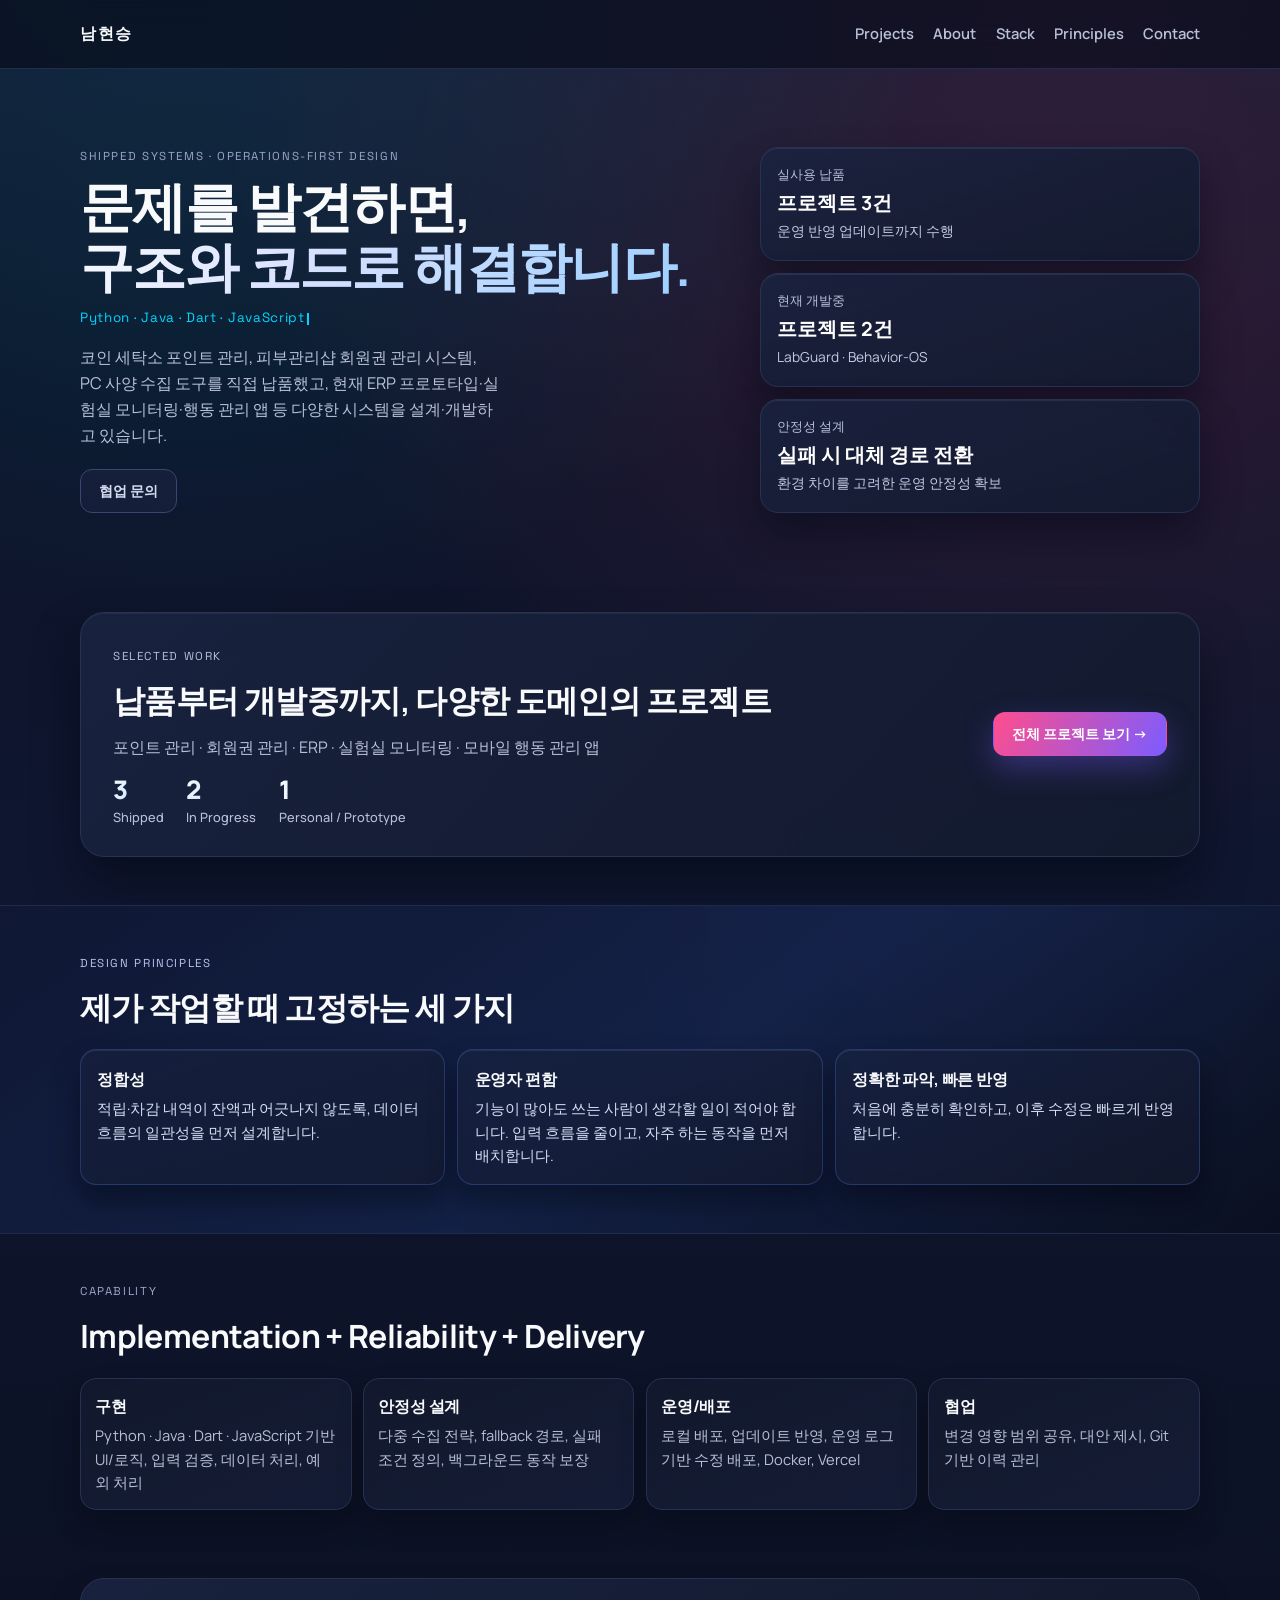
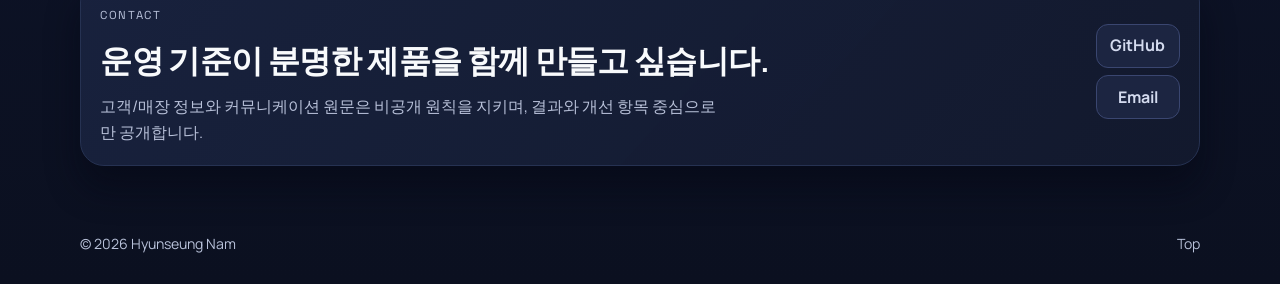
==== index.html @ d84a2f93 "Rewrite design principles with authentic, project-grounded values Co-Authored-By: Claude Sonnet 4.6 " ====
<!doctype html>
<html lang="ko">
  <head>
    <meta charset="UTF-8" />
    <meta name="viewport" content="width=device-width, initial-scale=1.0" />
    <title>Hyeonseung-Nam Portfolio</title>
    <meta
      name="description"
      content="실사용 시스템 납품 경험을 바탕으로 안정성, 운영성, 유지보수성을 설계하는 백엔드/자동화 개발자 포트폴리오"
    />
    <link rel="preconnect" href="https://fonts.googleapis.com" />
    <link rel="preconnect" href="https://fonts.gstatic.com" crossorigin />
    <link
      href="https://fonts.googleapis.com/css2?family=Manrope:wght@400;500;700;800&family=Space+Grotesk:wght@500;700&display=swap"
      rel="stylesheet"
    />
    <link rel="stylesheet" href="styles.css" />
  </head>
  <body>
    <div class="bg-orb orb-a" aria-hidden="true"></div>
    <div class="bg-orb orb-b" aria-hidden="true"></div>
    <div class="bg-tech" aria-hidden="true">
      <div class="tech-layer tech-grid"></div>
      <div class="tech-layer tech-beam"></div>
      <div class="tech-layer tech-dots"></div>
    </div>

    <header class="topbar" id="top">
      <div class="container topbar-inner">
        <a class="brand" href="index.html">남현승</a>
        <nav aria-label="주요 섹션">
          <ul class="nav-list">
            <li><a href="projects.html">Projects</a></li>
            <li><a href="about.html">About</a></li>
            <li><a href="stack.html">Stack</a></li>
            <li><a href="#principles">Principles</a></li>
            <li><a href="#contact">Contact</a></li>
          </ul>
        </nav>
      </div>
    </header>

    <main>
      <section class="hero">
        <div class="container hero-layout">
          <div class="hero-copy reveal">
            <p class="kicker">SHIPPED SYSTEMS · OPERATIONS-FIRST DESIGN</p>
            <h1>
              문제를 발견하면,<br>
              <span>구조와 코드로 해결합니다.</span>
            </h1>
            <p class="hero-techline" id="techline" aria-live="polite"></p>
            <p class="hero-desc">
              코인 세탁소 포인트 관리, 피부관리샵 회원권 관리 시스템, PC 사양 수집 도구를 직접 납품했고,
              현재 ERP 프로토타입·실험실 모니터링·행동 관리 앱 등
              다양한 시스템을 설계·개발하고 있습니다.
            </p>
            <div class="hero-actions">
              <a class="btn btn-ghost" href="#contact">협업 문의</a>
            </div>
          </div>

          <aside class="hero-metrics reveal" aria-label="핵심 지표">
            <article class="metric-card delay-1">
              <p>실사용 납품</p>
              <strong>프로젝트 3건</strong>
              <span>운영 반영 업데이트까지 수행</span>
            </article>
            <article class="metric-card delay-2">
              <p>현재 개발중</p>
              <strong>프로젝트 2건</strong>
              <span>LabGuard · Behavior-OS</span>
            </article>
            <article class="metric-card delay-3">
              <p>안정성 설계</p>
              <strong>실패 시 대체 경로 전환</strong>
              <span>환경 차이를 고려한 운영 안정성 확보</span>
            </article>
          </aside>
        </div>
      </section>

      <section class="section" id="work">
        <div class="container">
          <div class="teaser-inner reveal">
            <div>
              <p class="kicker">SELECTED WORK</p>
              <h2>납품부터 개발중까지, 다양한 도메인의 프로젝트</h2>
              <p>포인트 관리 · 회원권 관리 · ERP · 실험실 모니터링 · 모바일 행동 관리 앱</p>
              <div class="teaser-stat-row">
                <div class="teaser-stat">
                  <strong>3</strong>
                  <span>Shipped</span>
                </div>
                <div class="teaser-stat">
                  <strong>2</strong>
                  <span>In Progress</span>
                </div>
                <div class="teaser-stat">
                  <strong>1</strong>
                  <span>Personal / Prototype</span>
                </div>
              </div>
            </div>
            <a class="btn btn-solid" href="projects.html">전체 프로젝트 보기 →</a>
          </div>
        </div>
      </section>

      <section class="section dark" id="principles">
        <div class="container">
          <div class="section-head reveal">
            <p class="kicker">DESIGN PRINCIPLES</p>
            <h2>제가 작업할 때 고정하는 세 가지</h2>
          </div>

          <div class="principles-grid">
            <article class="reveal">
              <h3>정합성</h3>
              <p>적립·차감 내역이 잔액과 어긋나지 않도록, 데이터 흐름의 일관성을 먼저 설계합니다.</p>
            </article>
            <article class="reveal">
              <h3>운영자 편함</h3>
              <p>기능이 많아도 쓰는 사람이 생각할 일이 적어야 합니다. 입력 흐름을 줄이고, 자주 하는 동작을 먼저 배치합니다.</p>
            </article>
            <article class="reveal">
              <h3>정확한 파악, 빠른 반영</h3>
              <p>처음에 충분히 확인하고, 이후 수정은 빠르게 반영합니다.</p>
            </article>
          </div>
        </div>
      </section>

      <section class="section" id="stack">
        <div class="container">
          <div class="section-head reveal">
            <p class="kicker">CAPABILITY</p>
            <h2>Implementation + Reliability + Delivery</h2>
          </div>

          <div class="stack-grid">
            <article class="reveal">
              <h3>구현</h3>
              <p>Python · Java · Dart · JavaScript 기반 UI/로직, 입력 검증, 데이터 처리, 예외 처리</p>
            </article>
            <article class="reveal">
              <h3>안정성 설계</h3>
              <p>다중 수집 전략, fallback 경로, 실패 조건 정의, 백그라운드 동작 보장</p>
            </article>
            <article class="reveal">
              <h3>운영/배포</h3>
              <p>로컬 배포, 업데이트 반영, 운영 로그 기반 수정 배포, Docker, Vercel</p>
            </article>
            <article class="reveal">
              <h3>협업</h3>
              <p>변경 영향 범위 공유, 대안 제시, Git 기반 이력 관리</p>
            </article>
          </div>
        </div>
      </section>

      <section class="section contact" id="contact">
        <div class="container contact-inner reveal">
          <div>
            <p class="kicker">CONTACT</p>
            <h2>운영 기준이 분명한 제품을 함께 만들고 싶습니다.</h2>
            <p>
              고객/매장 정보와 커뮤니케이션 원문은 비공개 원칙을 지키며,
              결과와 개선 항목 중심으로만 공개합니다.
            </p>
          </div>
          <div class="contact-links">
            <a href="https://github.com/Hyunseung-Nam" target="_blank" rel="noreferrer">GitHub</a>
            <a href="mailto:namhyunseung.work@gmail.com">Email</a>
          </div>
        </div>
      </section>
    </main>

    <footer class="footer">
      <div class="container footer-inner">
        <p>© 2026 Hyunseung Nam</p>
        <a href="#top">Top</a>
      </div>
    </footer>

    <script>
      (() => {
        // Page transition
        const overlay = document.createElement("div");
        overlay.className = "page-overlay";
        document.body.appendChild(overlay);
        requestAnimationFrame(() => requestAnimationFrame(() => { overlay.style.opacity = "0"; }));

        document.querySelectorAll("a[href]").forEach((link) => {
          const href = link.getAttribute("href");
          if (!href || href.startsWith("#") || href.startsWith("mailto") || href.startsWith("http")) return;
          link.addEventListener("click", (e) => {
            e.preventDefault();
            overlay.style.transition = "opacity 0.3s ease";
            overlay.style.opacity = "1";
            setTimeout(() => { window.location.href = href; }, 300);
          });
        });

        const reduceMotion = window.matchMedia("(prefers-reduced-motion: reduce)").matches;

        // Typewriter (accumulating)
        if (!reduceMotion) {
          const el = document.getElementById("techline");
          const phrases = [
            "Python · Java · Dart · JavaScript",
            "FastAPI · Spring · Flutter · React",
            "Docker · Supabase · MySQL · TimescaleDB",
          ];

          const cursor = document.createElement("span");
          cursor.className = "typewriter-cursor";
          el.appendChild(cursor);

          const typePhrase = (text, cb) => {
            let i = 0;
            const type = () => {
              if (i < text.length) {
                el.insertBefore(document.createTextNode(text[i++]), cursor);
                setTimeout(type, 38);
              } else {
                setTimeout(cb, 700);
              }
            };
            type();
          };

          const typeAll = (pi) => {
            if (pi >= phrases.length) { cursor.remove(); return; }
            if (pi > 0) el.insertBefore(document.createElement("br"), cursor);
            typePhrase(phrases[pi], () => typeAll(pi + 1));
          };

          setTimeout(() => typeAll(0), 900);
        }

        if (reduceMotion) return;

        document.documentElement.classList.add("js-motion");
        const root = document.documentElement;
        const revealTargets = document.querySelectorAll(".reveal");
        const observer = new IntersectionObserver(
          (entries) => {
            entries.forEach((entry) => {
              if (!entry.isIntersecting) return;
              entry.target.classList.add("is-visible");
              observer.unobserve(entry.target);
            });
          },
          { threshold: 0.14, rootMargin: "0px 0px -8% 0px" },
        );

        revealTargets.forEach((el, index) => {
          el.style.setProperty("--reveal-delay", `${Math.min(index * 32, 220)}ms`);
          observer.observe(el);
        });

        let tx = 0, ty = 0, cx = 0, cy = 0;
        window.addEventListener("pointermove", (e) => {
          tx = (e.clientX / window.innerWidth - 0.5) * 2;
          ty = (e.clientY / window.innerHeight - 0.5) * 2;
        }, { passive: true });
        window.addEventListener("pointerleave", () => { tx = 0; ty = 0; });

        const drift = () => {
          cx += (tx - cx) * 0.06;
          cy += (ty - cy) * 0.06;
          root.style.setProperty("--mx", cx.toFixed(4));
          root.style.setProperty("--my", cy.toFixed(4));
          requestAnimationFrame(drift);
        };
        drift();
      })();
    </script>
  </body>
</html>
---- styles.css ----
:root {
  --bg-canvas: #0b1020;
  --bg-surface: #131a2e;
  --bg-elevated: #1a2340;
  --text-primary: #f8fafc;
  --text-secondary: #b8c1d9;
  --border-soft: #263252;
  --accent-primary: #ff4d8d;
  --accent-secondary: #7c5cff;
  --accent-tertiary: #00d4ff;
  --cta-start: #ff4d8d;
  --cta-end: #7c5cff;
  --cta-hover-start: #ff3f84;
  --cta-hover-end: #6e4dff;
  --max: 1120px;
  --mx: 0;
  --my: 0;
}

* {
  box-sizing: border-box;
}

html,
body {
  margin: 0;
  padding: 0;
  color: var(--text-primary);
  background:
    radial-gradient(circle at 14% -8%, rgba(0, 212, 255, 0.18) 0%, transparent 34%),
    radial-gradient(circle at 84% 0%, rgba(255, 77, 141, 0.2) 0%, transparent 40%),
    linear-gradient(180deg, #0b1020 0%, #0f1630 45%, #0b1020 100%);
  font-family: "Manrope", "Apple SD Gothic Neo", "Noto Sans KR", sans-serif;
  line-height: 1.6;
  scroll-behavior: smooth;
}

a {
  color: inherit;
}

.container {
  width: min(var(--max), calc(100% - 2.2rem));
  margin: 0 auto;
}

h1,
h2,
h3,
p,
ul {
  margin: 0;
}

.bg-orb {
  position: fixed;
  z-index: -2;
  pointer-events: none;
  border-radius: 50%;
  filter: blur(56px);
  opacity: 0.48;
  will-change: transform;
}

.bg-tech {
  position: fixed;
  inset: -12% -10% -10%;
  z-index: -4;
  pointer-events: none;
  overflow: hidden;
  perspective: 1200px;
}

.tech-layer {
  position: absolute;
  inset: 0;
  transform-origin: center;
  will-change: transform, opacity;
}

.tech-grid {
  background:
    linear-gradient(rgba(0, 212, 255, 0.06) 1px, transparent 1px),
    linear-gradient(90deg, rgba(124, 92, 255, 0.06) 1px, transparent 1px);
  background-size: 72px 72px, 72px 72px;
  mask-image: linear-gradient(180deg, transparent 0%, rgba(0, 0, 0, 0.4) 20%, rgba(0, 0, 0, 0.85) 58%, transparent 100%);
  transform: rotateX(62deg) translate3d(calc(var(--mx) * -10px), calc(var(--my) * -8px), 0) scale(1.45);
  opacity: 0.62;
  animation: gridSlide 36s linear infinite;
}

.tech-beam {
  background:
    radial-gradient(circle at 18% 26%, rgba(0, 212, 255, 0.14) 0%, transparent 44%),
    radial-gradient(circle at 78% 34%, rgba(124, 92, 255, 0.2) 0%, transparent 40%),
    radial-gradient(circle at 60% 78%, rgba(255, 77, 141, 0.12) 0%, transparent 38%);
  transform: translate3d(calc(var(--mx) * 14px), calc(var(--my) * 10px), 0);
  opacity: 0.75;
  animation: beamPulse 18s ease-in-out infinite alternate;
}

.tech-dots {
  background-image: radial-gradient(circle, rgba(184, 193, 217, 0.18) 1.2px, transparent 1.2px);
  background-size: 22px 22px;
  mask-image: radial-gradient(circle at 50% 50%, rgba(0, 0, 0, 0.5) 8%, rgba(0, 0, 0, 0.95) 58%, transparent 92%);
  transform: translate3d(calc(var(--mx) * -6px), calc(var(--my) * -5px), 0);
  opacity: 0.22;
  animation: dotsDrift 42s linear infinite;
}

.orb-a {
  width: 480px;
  height: 480px;
  top: -190px;
  right: -120px;
  background: radial-gradient(circle, rgba(124, 92, 255, 0.72) 0%, rgba(124, 92, 255, 0) 70%);
  animation: orbDriftA 20s ease-in-out infinite alternate;
}

.orb-b {
  width: 420px;
  height: 420px;
  bottom: -180px;
  left: -90px;
  background: radial-gradient(circle, rgba(255, 77, 141, 0.66) 0%, rgba(255, 77, 141, 0) 68%);
  animation: orbDriftB 24s ease-in-out infinite alternate;
}

.topbar {
  position: sticky;
  top: 0;
  z-index: 20;
  backdrop-filter: blur(14px);
  background: rgba(11, 16, 32, 0.78);
  border-bottom: 1px solid rgba(38, 50, 82, 0.88);
}

.topbar-inner {
  min-height: 68px;
  display: flex;
  align-items: center;
  justify-content: space-between;
}

.brand {
  font-family: "Space Grotesk", sans-serif;
  letter-spacing: 0.1em;
  font-weight: 700;
  font-size: 1rem;
  text-decoration: none;
}

.nav-list {
  list-style: none;
  display: flex;
  gap: 1.2rem;
  padding: 0;
}

.nav-list a {
  text-decoration: none;
  color: var(--text-secondary);
  font-weight: 600;
  font-size: 0.92rem;
  transition: color 0.16s ease;
}

.nav-list a:hover {
  color: var(--text-primary);
}

.hero {
  position: relative;
  padding: 4.9rem 0 3.2rem;
}

.hero::before {
  content: "";
  position: absolute;
  inset: 0;
  background: linear-gradient(180deg, rgba(26, 35, 64, 0.42) 0%, rgba(11, 16, 32, 0) 58%);
  pointer-events: none;
}

.hero-layout {
  position: relative;
  display: grid;
  grid-template-columns: 1.2fr 0.8fr;
  gap: 1.25rem;
  align-items: stretch;
}

.kicker {
  font-family: "Space Grotesk", sans-serif;
  font-size: 0.72rem;
  letter-spacing: 0.14em;
  color: #9ba6c7;
  margin-bottom: 0.62rem;
}

h1 {
  font-size: clamp(2rem, 5vw, 3.35rem);
  line-height: 1.12;
  letter-spacing: -0.03em;
  max-width: 12.5em;
}

h1 span {
  background: linear-gradient(120deg, #f8faff 0%, #d8e1ff 37%, #9cd0ff 100%);
  -webkit-background-clip: text;
  background-clip: text;
  color: transparent;
}

.hero-desc {
  margin-top: 0.98rem;
  max-width: 42ch;
  color: var(--text-secondary);
  font-size: 1.02rem;
}

.hero-actions {
  margin-top: 1.3rem;
  display: flex;
  gap: 0.72rem;
  flex-wrap: wrap;
}

.btn {
  display: inline-flex;
  align-items: center;
  justify-content: center;
  min-height: 44px;
  padding: 0.62rem 1.12rem;
  text-decoration: none;
  border-radius: 12px;
  border: 1px solid transparent;
  font-weight: 700;
  font-size: 0.9rem;
  line-height: 1;
  transition: transform 0.18s ease, box-shadow 0.2s ease, background 0.2s ease, border-color 0.2s ease, color 0.2s ease;
}

.btn-solid {
  background: linear-gradient(120deg, var(--cta-start) 0%, var(--cta-end) 100%);
  color: #ffffff;
  box-shadow: 0 12px 30px rgba(124, 92, 255, 0.34);
}

.btn-solid:hover {
  background: linear-gradient(120deg, var(--cta-hover-start) 0%, var(--cta-hover-end) 100%);
}

.btn-solid:active {
  background: #5b3fe6;
}

.btn-ghost {
  color: #d4dbef;
  background: rgba(26, 35, 64, 0.58);
  border-color: #3a4670;
}

.btn-ghost:hover {
  background: #1e2745;
}

.btn:focus-visible {
  outline: 2px solid var(--accent-tertiary);
  outline-offset: 2px;
}

.btn:hover {
  transform: translateY(-2px);
}

.btn:active {
  transform: translateY(0);
}

.hero-metrics {
  display: grid;
  gap: 0.76rem;
}

.metric-card {
  border: 1px solid var(--border-soft);
  border-radius: 18px;
  background: linear-gradient(160deg, rgba(26, 35, 64, 0.86) 0%, rgba(19, 26, 46, 0.94) 100%);
  backdrop-filter: blur(12px);
  padding: 1rem;
  box-shadow: 0 22px 38px rgba(5, 8, 20, 0.48), inset 0 1px 0 rgba(184, 193, 217, 0.1);
  animation: rise 0.75s ease both;
}

.metric-card p {
  color: var(--text-secondary);
  font-size: 0.84rem;
}

.metric-card strong {
  display: block;
  margin-top: 0.08rem;
  font-size: 1.22rem;
  color: #ffffff;
}

.metric-card span {
  display: block;
  margin-top: 0.1rem;
  font-size: 0.86rem;
  color: #c2cbe3;
}

.delay-1 {
  animation-delay: 0.05s;
}

.delay-2 {
  animation-delay: 0.12s;
}

.delay-3 {
  animation-delay: 0.19s;
}

.section {
  position: relative;
  padding: 3rem 0;
}

.section-head {
  margin-bottom: 1rem;
}

h2 {
  font-size: clamp(1.4rem, 3.5vw, 2rem);
  letter-spacing: -0.02em;
}

.project-panel {
  position: relative;
  border: 1px solid var(--border-soft);
  border-radius: 24px;
  padding: 1.1rem;
  background: linear-gradient(160deg, rgba(19, 26, 46, 0.96) 0%, rgba(16, 22, 48, 0.96) 100%);
  display: grid;
  grid-template-columns: 1fr 1fr;
  gap: 1rem;
  box-shadow: 0 26px 44px rgba(4, 7, 18, 0.5), inset 0 1px 0 rgba(248, 250, 252, 0.06);
  transition: transform 0.2s ease, box-shadow 0.2s ease, border-color 0.2s ease;
}

.project-panel::before {
  content: "";
  position: absolute;
  inset: 0;
  border-radius: 24px;
  padding: 1px;
  background: linear-gradient(140deg, rgba(124, 92, 255, 0.34), rgba(0, 212, 255, 0.14), rgba(255, 77, 141, 0.32));
  -webkit-mask: linear-gradient(#fff 0 0) content-box, linear-gradient(#fff 0 0);
  -webkit-mask-composite: xor;
  mask-composite: exclude;
  pointer-events: none;
  opacity: 0.62;
}

.project-panel + .project-panel {
  margin-top: 0.9rem;
}

.project-panel:hover {
  transform: translateY(-4px);
  box-shadow: 0 30px 48px rgba(4, 7, 18, 0.62);
  border-color: #405382;
}

.project-panel.accent {
  background: linear-gradient(160deg, rgba(28, 24, 57, 0.96) 0%, rgba(19, 26, 46, 0.96) 100%);
}

.project-tag {
  display: inline-block;
  border-radius: 999px;
  background: #1f2b4d;
  color: #c8d4ff;
  border: 1px solid #3f5baa;
  font-family: "Space Grotesk", sans-serif;
  font-size: 0.72rem;
  letter-spacing: 0.08em;
  padding: 0.22rem 0.56rem;
}

h3 {
  margin-top: 0.55rem;
  font-size: 1.25rem;
  letter-spacing: -0.01em;
}

.project-info > p {
  margin-top: 0.56rem;
  color: var(--text-secondary);
}

.project-points {
  margin-top: 0.64rem;
  padding-left: 1rem;
  color: #d8e1f8;
}

.project-points li + li {
  margin-top: 0.24rem;
}

.stack-note {
  margin-top: 0.68rem;
  padding: 0.45rem 0.62rem;
  border-left: 3px solid var(--accent-tertiary);
  background: rgba(0, 212, 255, 0.08);
  color: #c7ecff;
  border-radius: 10px;
  font-size: 0.92rem;
}

.project-media {
  margin: 0;
  display: grid;
  gap: 0.62rem;
}

.media-grid {
  display: grid;
  grid-template-columns: 1fr 1fr;
  gap: 0.56rem;
}

.media-box {
  margin: 0;
}

.media-box img {
  width: 100%;
  border: 1px solid var(--border-soft);
  border-radius: 14px;
  background: #0f1630;
  box-shadow: 0 14px 30px rgba(3, 6, 18, 0.55);
  aspect-ratio: 16 / 10;
  object-fit: contain;
  transition: transform 0.2s ease, box-shadow 0.2s ease;
}

.project-panel:hover .media-box img {
  transform: translateY(-2px);
  box-shadow: 0 18px 32px rgba(3, 6, 18, 0.64);
}

.media-box img.contain {
  aspect-ratio: auto;
  max-height: 240px;
}

.media-box figcaption {
  margin-top: 0.34rem;
  color: var(--text-secondary);
  font-size: 0.84rem;
}

.media-log img {
  width: 100%;
  border: 1px solid var(--border-soft);
  border-radius: 12px;
  background: #0f1630;
  max-height: 190px;
  object-fit: contain;
}

.media-log p,
.media-disclaimer {
  margin-top: 0.3rem;
  color: var(--text-secondary);
  font-size: 0.84rem;
}

.dark {
  background:
    linear-gradient(145deg, rgba(15, 24, 52, 0.92) 0%, rgba(20, 34, 72, 0.92) 52%, rgba(11, 16, 32, 0.95) 100%),
    radial-gradient(circle at 78% 0%, rgba(124, 92, 255, 0.28) 0%, transparent 38%);
  border-top: 1px solid rgba(38, 50, 82, 0.72);
  border-bottom: 1px solid rgba(38, 50, 82, 0.72);
  color: var(--text-primary);
}

.dark .kicker {
  color: #b8c4ea;
}

.principles-grid {
  display: grid;
  grid-template-columns: repeat(3, 1fr);
  gap: 0.75rem;
}

.principles-grid article {
  border: 1px solid rgba(63, 91, 170, 0.44);
  border-radius: 16px;
  padding: 1.02rem;
  background: linear-gradient(160deg, rgba(26, 35, 64, 0.52), rgba(19, 26, 46, 0.72));
  box-shadow: inset 0 1px 0 rgba(248, 250, 252, 0.08), 0 16px 28px rgba(3, 5, 14, 0.42);
  transition: transform 0.18s ease, border-color 0.18s ease, background 0.18s ease;
}

.principles-grid article:hover {
  transform: translateY(-3px);
  border-color: rgba(124, 92, 255, 0.7);
  background: linear-gradient(160deg, rgba(31, 43, 77, 0.62), rgba(20, 34, 72, 0.76));
}

.principles-grid h3,
.stack-grid h3 {
  margin: 0;
  font-size: 1.02rem;
}

.principles-grid p {
  margin-top: 0.3rem;
  color: #d8dff5;
  font-size: 0.92rem;
}

.stack-grid {
  display: grid;
  grid-template-columns: repeat(4, 1fr);
  gap: 0.7rem;
}

.stack-grid article {
  border: 1px solid var(--border-soft);
  border-radius: 16px;
  background: linear-gradient(160deg, rgba(19, 26, 46, 0.88), rgba(26, 35, 64, 0.58));
  padding: 0.9rem;
  box-shadow: 0 14px 24px rgba(4, 7, 18, 0.36);
  transition: transform 0.18s ease, border-color 0.18s ease;
}

.stack-grid article:hover {
  transform: translateY(-3px);
  border-color: #3f5baa;
}

.stack-grid p {
  margin-top: 0.32rem;
  color: var(--text-secondary);
  font-size: 0.92rem;
}

.contact {
  padding-top: 1.2rem;
}

.contact-inner {
  border: 1px solid var(--border-soft);
  border-radius: 24px;
  background: linear-gradient(132deg, rgba(26, 35, 64, 0.92), rgba(19, 26, 46, 0.96));
  padding: 1.2rem;
  display: flex;
  justify-content: space-between;
  gap: 1rem;
  align-items: center;
  box-shadow: 0 22px 34px rgba(4, 7, 18, 0.48);
}

.contact-inner p {
  margin-top: 0.54rem;
  color: var(--text-secondary);
  max-width: 62ch;
}

.contact-links {
  display: flex;
  flex-direction: column;
  gap: 0.45rem;
}

.contact-links a {
  display: inline-flex;
  align-items: center;
  justify-content: center;
  min-height: 44px;
  text-decoration: none;
  font-weight: 700;
  border-radius: 12px;
  padding: 0.52rem 0.84rem;
  border: 1px solid #3a4670;
  color: #d4dbef;
  background: rgba(30, 39, 69, 0.85);
  transition: transform 0.18s ease, border-color 0.18s ease, box-shadow 0.18s ease, background 0.18s ease;
}

.contact-links a:hover {
  transform: translateY(-2px);
  border-color: #5167ac;
  background: #1e2745;
  box-shadow: 0 12px 20px rgba(5, 8, 20, 0.4);
}

html.js-motion .reveal {
  opacity: 0;
  transform: translateY(18px) scale(0.995);
  transition:
    opacity 0.6s cubic-bezier(0.2, 0.72, 0.22, 1),
    transform 0.6s cubic-bezier(0.2, 0.72, 0.22, 1);
  transition-delay: var(--reveal-delay, 0ms);
}

html.js-motion .reveal.is-visible {
  opacity: 1;
  transform: translateY(0) scale(1);
}

.footer {
  padding: 1.2rem 0 1.8rem;
}

.footer-inner {
  display: flex;
  justify-content: space-between;
  gap: 1rem;
  color: var(--text-secondary);
  font-size: 0.88rem;
}

.footer-inner a {
  text-decoration: none;
}

@keyframes rise {
  from {
    opacity: 0;
    transform: translateY(10px);
  }

  to {
    opacity: 1;
    transform: translateY(0);
  }
}

@keyframes orbDriftA {
  from {
    transform: translate3d(0, 0, 0) scale(1);
  }

  to {
    transform: translate3d(-16px, 14px, 0) scale(1.08);
  }
}

@keyframes orbDriftB {
  from {
    transform: translate3d(0, 0, 0) scale(1);
  }

  to {
    transform: translate3d(16px, -12px, 0) scale(1.08);
  }
}

@keyframes gridSlide {
  from {
    background-position: 0 0, 0 0;
  }

  to {
    background-position: 0 72px, 72px 0;
  }
}

@keyframes beamPulse {
  from {
    opacity: 0.56;
    filter: saturate(95%);
  }

  to {
    opacity: 0.82;
    filter: saturate(118%);
  }
}

@keyframes dotsDrift {
  from {
    transform: translate3d(calc(var(--mx) * -6px), calc(var(--my) * -5px), 0);
  }

  to {
    transform: translate3d(calc(var(--mx) * -6px + 14px), calc(var(--my) * -5px + 10px), 0);
  }
}

@media (max-width: 1024px) {
  .hero-layout,
  .project-panel {
    grid-template-columns: 1fr;
  }

  .stack-grid {
    grid-template-columns: repeat(2, 1fr);
  }

  .principles-grid {
    grid-template-columns: 1fr;
  }
}

@media (max-width: 760px) {
  .topbar-inner {
    flex-direction: column;
    justify-content: center;
    align-items: flex-start;
    padding: 0.65rem 0;
  }

  .nav-list {
    flex-wrap: wrap;
    gap: 0.7rem;
  }

  .hero {
    padding-top: 3.3rem;
  }

  .bg-tech {
    inset: -20% -24% -16%;
  }

  .tech-grid {
    background-size: 52px 52px, 52px 52px;
    transform: rotateX(66deg) scale(1.58);
    opacity: 0.46;
  }

  .media-grid,
  .stack-grid {
    grid-template-columns: 1fr;
  }

  .contact-inner,
  .footer-inner {
    flex-direction: column;
    align-items: flex-start;
  }
}

/* === Badge === */
.project-tag-row {
  display: flex;
  align-items: center;
  gap: 0.5rem;
  flex-wrap: wrap;
}

.badge {
  display: inline-flex;
  align-items: center;
  border-radius: 999px;
  font-family: "Space Grotesk", sans-serif;
  font-size: 0.66rem;
  font-weight: 700;
  letter-spacing: 0.1em;
  padding: 0.2rem 0.58rem;
}

.badge-shipped {
  background: rgba(34, 197, 94, 0.12);
  color: #4ade80;
  border: 1px solid rgba(34, 197, 94, 0.32);
}

.badge-prototype {
  background: rgba(245, 158, 11, 0.12);
  color: #fbbf24;
  border: 1px solid rgba(245, 158, 11, 0.32);
}

.badge-personal {
  background: rgba(124, 92, 255, 0.14);
  color: #a78bfa;
  border: 1px solid rgba(124, 92, 255, 0.36);
}

.badge-wip {
  background: rgba(0, 212, 255, 0.1);
  color: #38bdf8;
  border: 1px solid rgba(0, 212, 255, 0.28);
  animation: wipPulse 2.4s ease-in-out infinite;
}

@keyframes wipPulse {
  0%, 100% { opacity: 1; }
  50% { opacity: 0.52; }
}

/* === Filter Tabs === */
.filter-tabs {
  display: flex;
  gap: 0.5rem;
  flex-wrap: wrap;
  margin-bottom: 1.8rem;
}

.filter-btn {
  border: 1px solid var(--border-soft);
  background: rgba(19, 26, 46, 0.72);
  color: var(--text-secondary);
  border-radius: 999px;
  font-family: "Space Grotesk", sans-serif;
  font-size: 0.8rem;
  font-weight: 600;
  padding: 0.38rem 1rem;
  cursor: pointer;
  transition: all 0.18s ease;
}

.filter-btn:hover {
  border-color: #3f5baa;
  color: var(--text-primary);
}

.filter-btn.active {
  background: linear-gradient(120deg, var(--cta-start), var(--cta-end));
  border-color: transparent;
  color: #fff;
}

/* === Project Placeholder (In Progress) === */
.project-placeholder {
  border: 1px dashed rgba(0, 212, 255, 0.28);
  border-radius: 18px;
  background: rgba(0, 212, 255, 0.03);
  display: flex;
  align-items: center;
  justify-content: center;
  min-height: 220px;
  position: relative;
  overflow: hidden;
}

.project-placeholder::before {
  content: "";
  position: absolute;
  inset: 0;
  background: linear-gradient(135deg, transparent 30%, rgba(0, 212, 255, 0.05) 50%, transparent 70%);
  background-size: 250% 250%;
  animation: shimmer 3.2s ease-in-out infinite;
}

@keyframes shimmer {
  0% { background-position: 200% 200%; }
  100% { background-position: -200% -200%; }
}

.placeholder-inner {
  text-align: center;
  padding: 1.8rem;
  position: relative;
  z-index: 1;
}

.placeholder-label {
  color: var(--accent-tertiary);
  font-size: 0.88rem;
  font-weight: 700;
  margin-top: 0.4rem;
  letter-spacing: 0.06em;
}

.tech-chips {
  display: flex;
  flex-wrap: wrap;
  gap: 0.4rem;
  justify-content: center;
  margin-top: 1rem;
}

.tech-chip {
  background: rgba(124, 92, 255, 0.12);
  border: 1px solid rgba(124, 92, 255, 0.3);
  color: #c4b5fd;
  border-radius: 999px;
  font-size: 0.74rem;
  font-weight: 600;
  padding: 0.22rem 0.62rem;
}

/* === Work Teaser (index page) === */
.teaser-inner {
  border: 1px solid var(--border-soft);
  border-radius: 24px;
  background: linear-gradient(132deg, rgba(26, 35, 64, 0.88), rgba(19, 26, 46, 0.96));
  padding: 1.6rem 2rem;
  display: flex;
  justify-content: space-between;
  align-items: center;
  gap: 1.5rem;
  box-shadow: 0 22px 34px rgba(4, 7, 18, 0.48);
  box-shadow: 0 26px 44px rgba(4, 7, 18, 0.5), inset 0 1px 0 rgba(248, 250, 252, 0.06);
}

.teaser-inner p {
  margin-top: 0.5rem;
  color: var(--text-secondary);
  max-width: 56ch;
}

.teaser-stat-row {
  display: flex;
  gap: 1.4rem;
  margin-top: 1rem;
}

.teaser-stat strong {
  display: block;
  font-size: 1.6rem;
  font-weight: 800;
  background: linear-gradient(120deg, #f8faff 0%, #9cd0ff 100%);
  -webkit-background-clip: text;
  background-clip: text;
  color: transparent;
  line-height: 1.1;
}

.teaser-stat span {
  font-size: 0.8rem;
  color: var(--text-secondary);
  font-weight: 500;
}

/* === Typewriter === */
.hero-techline {
  margin-top: 0.7rem;
  font-family: "Space Grotesk", sans-serif;
  font-size: 0.84rem;
  color: var(--accent-tertiary);
  letter-spacing: 0.05em;
  min-height: 1.5em;
}

.typewriter-cursor {
  display: inline-block;
  width: 2px;
  height: 0.9em;
  background: var(--accent-tertiary);
  margin-left: 2px;
  animation: blink 0.85s step-end infinite;
  vertical-align: middle;
}

@keyframes blink {
  0%, 100% { opacity: 1; }
  50% { opacity: 0; }
}

/* === Projects page hidden === */
.project-panel[hidden] {
  display: none;
}

/* === Projects page head === */
.projects-hero {
  padding: 4.5rem 0 0.5rem;
}

/* === Page Transition Overlay === */
.page-overlay {
  position: fixed;
  inset: 0;
  background: #0b1020;
  z-index: 9999;
  pointer-events: none;
  opacity: 1;
  transition: opacity 0.4s ease;
}

@media (prefers-reduced-motion: reduce) {
  html {
    scroll-behavior: auto;
  }

  *,
  *::before,
  *::after {
    animation-duration: 0.01ms !important;
    animation-iteration-count: 1 !important;
    transition-duration: 0.01ms !important;
  }

  .bg-tech {
    opacity: 0.42;
  }
}
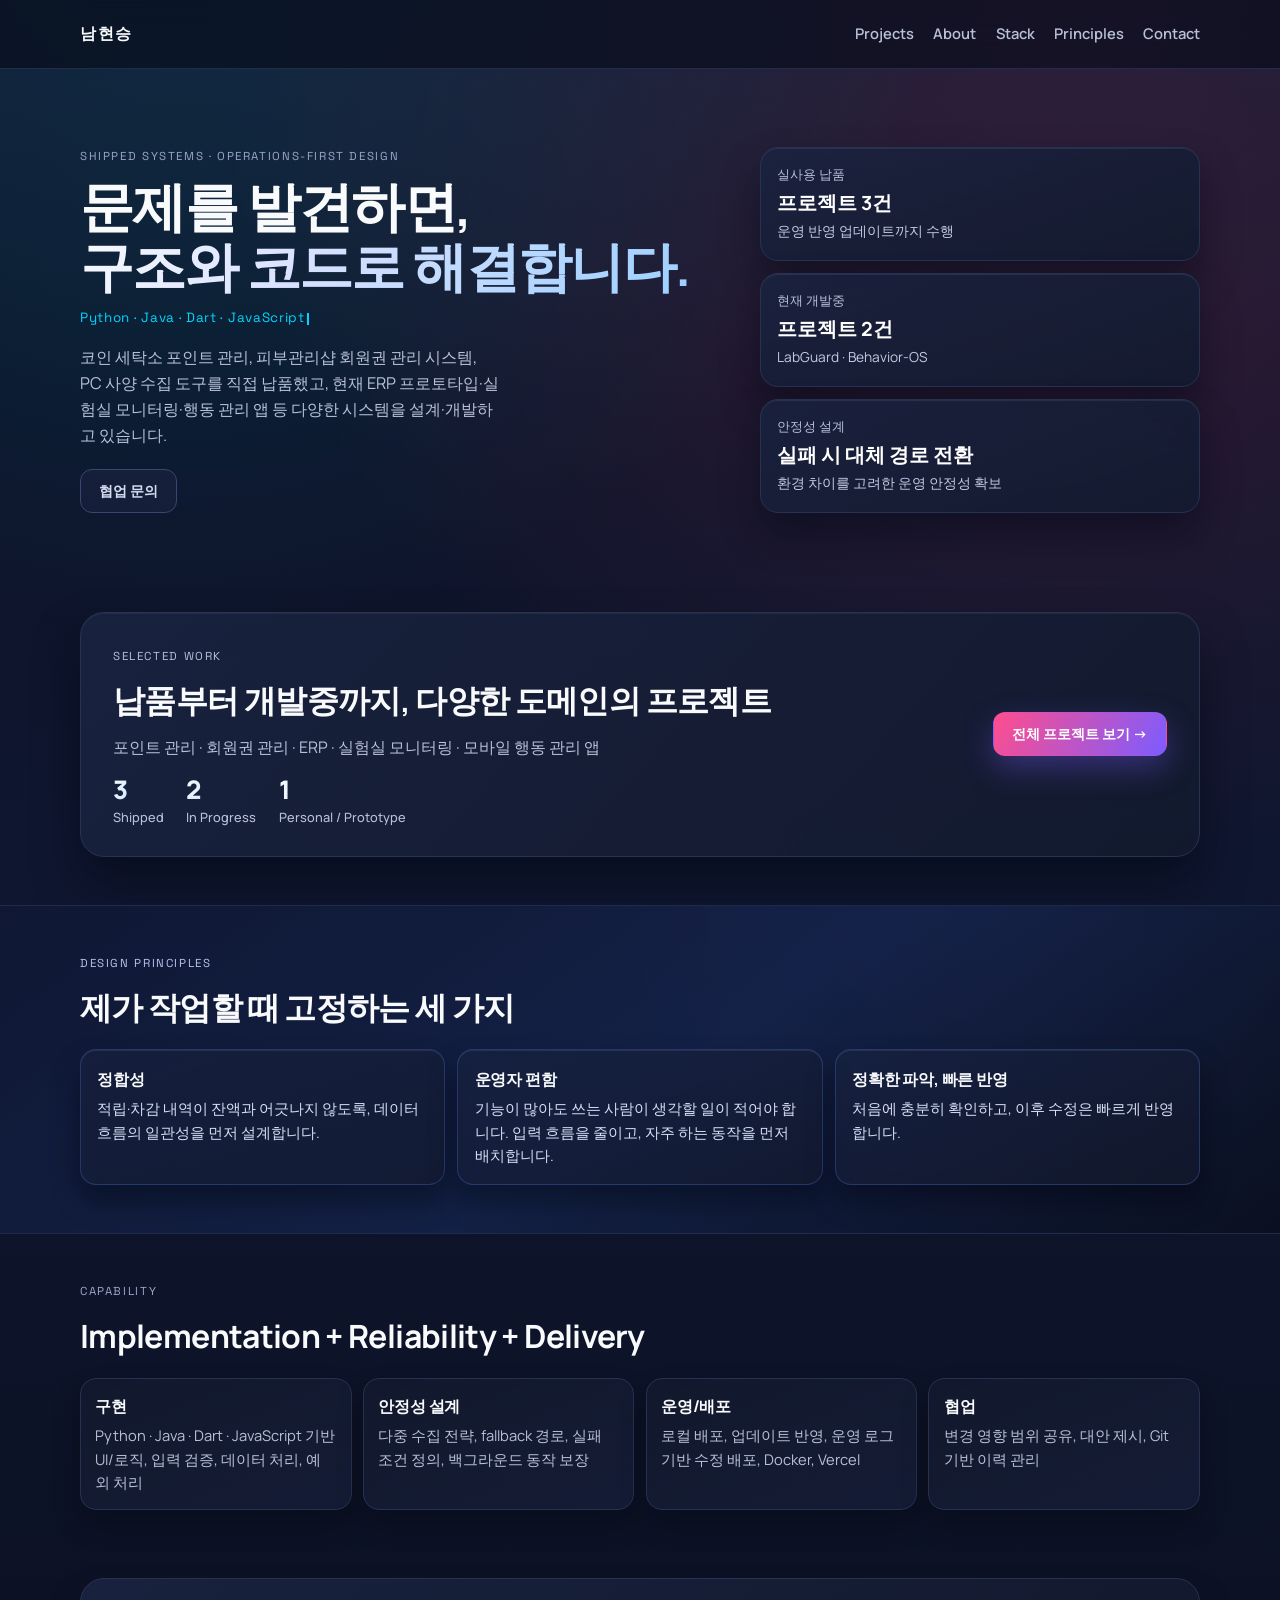
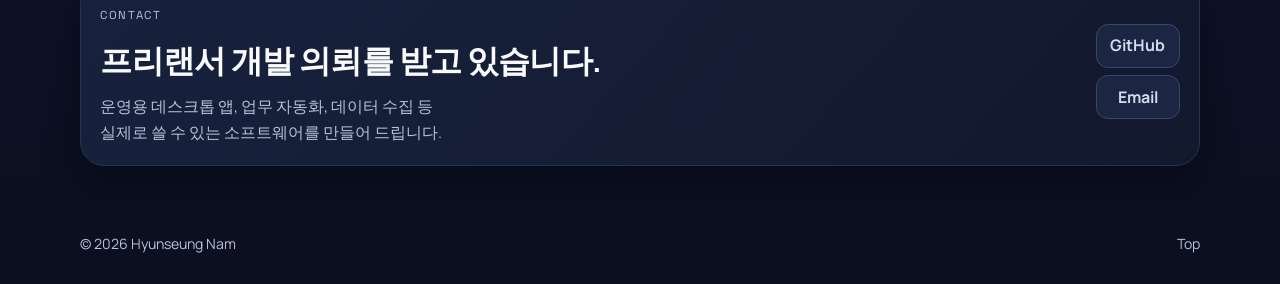
==== commit aa46c46d: "Simplify contact section to focus on freelance inquiries Co-Authored-By: Claude Sonnet 4.6 <noreply@" ====
--- a/index.html
+++ b/index.html
@@ -163,10 +163,10 @@
         <div class="container contact-inner reveal">
           <div>
             <p class="kicker">CONTACT</p>
-            <h2>운영 기준이 분명한 제품을 함께 만들고 싶습니다.</h2>
+            <h2>프리랜서 개발 의뢰를 받고 있습니다.</h2>
             <p>
-              고객/매장 정보와 커뮤니케이션 원문은 비공개 원칙을 지키며,
-              결과와 개선 항목 중심으로만 공개합니다.
+              운영용 데스크톱 앱, 업무 자동화, 데이터 수집 등<br>
+              실제로 쓸 수 있는 소프트웨어를 만들어 드립니다.
             </p>
           </div>
           <div class="contact-links">
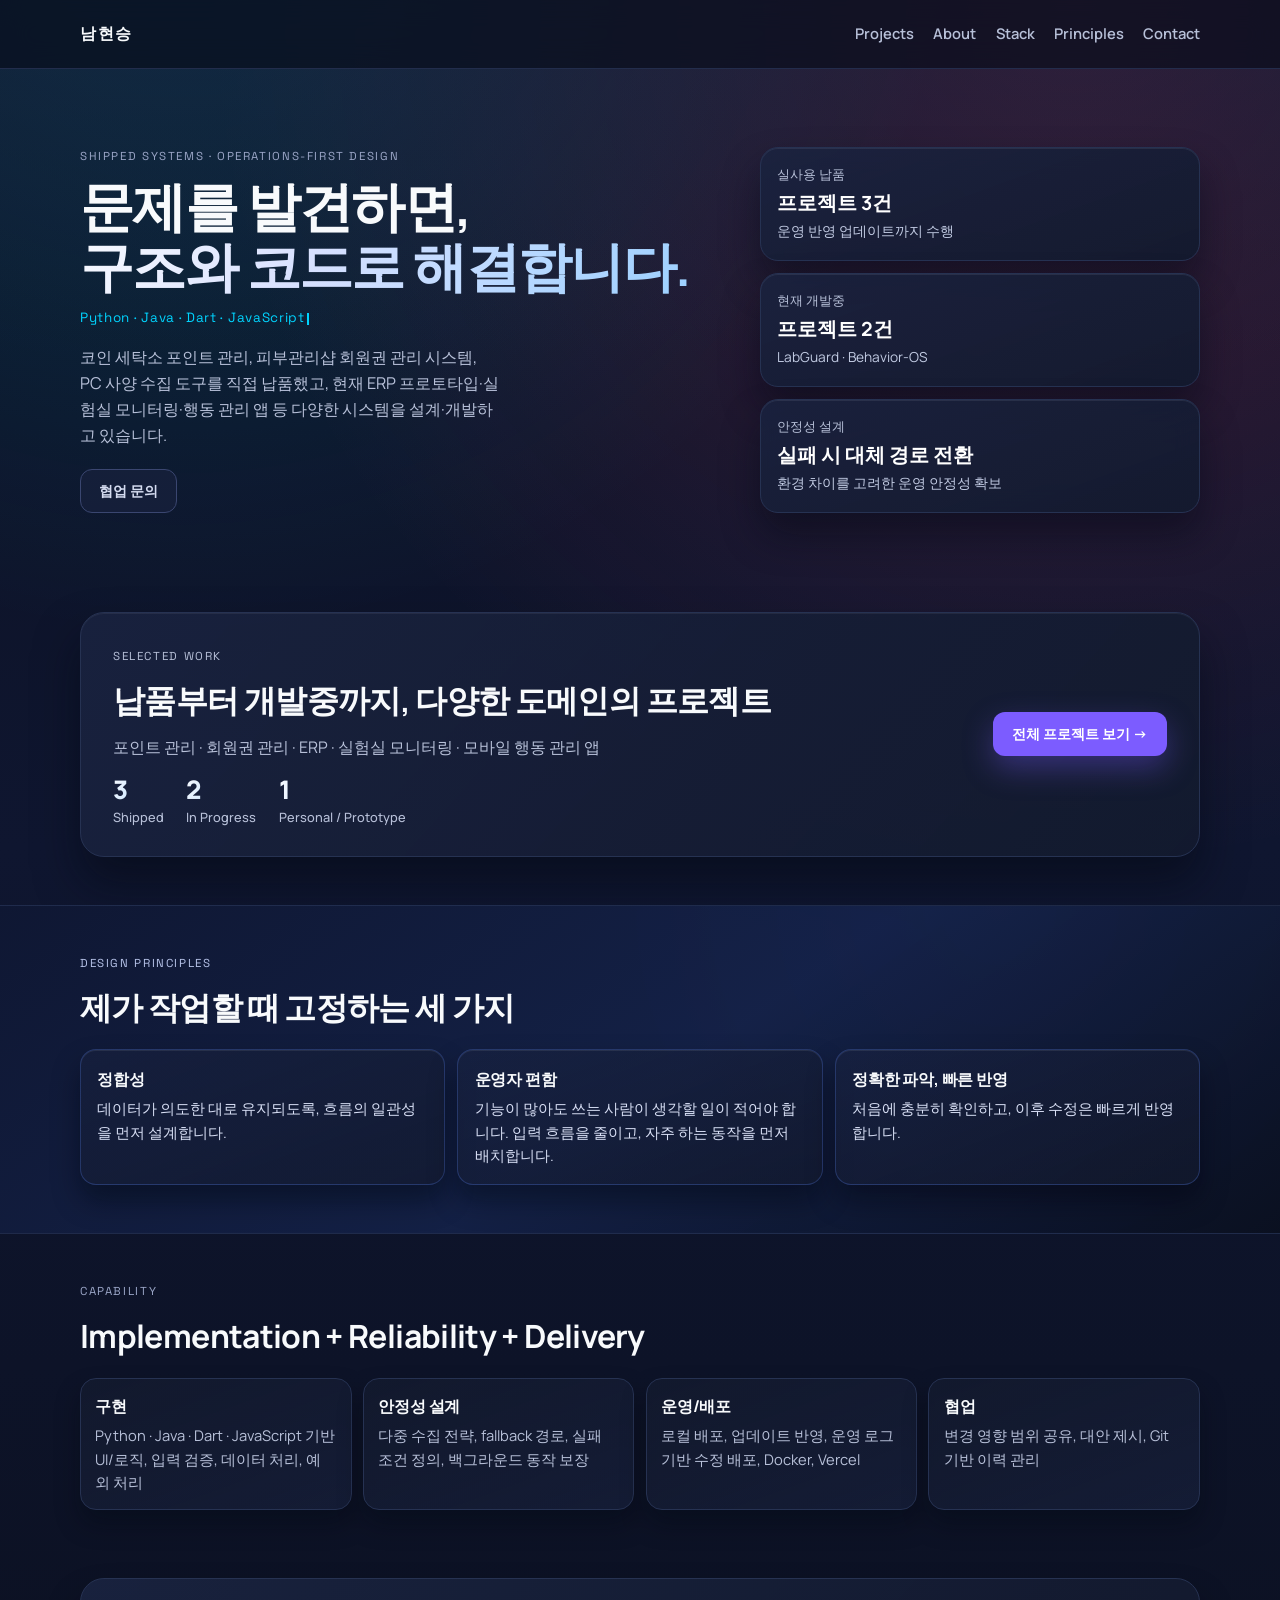
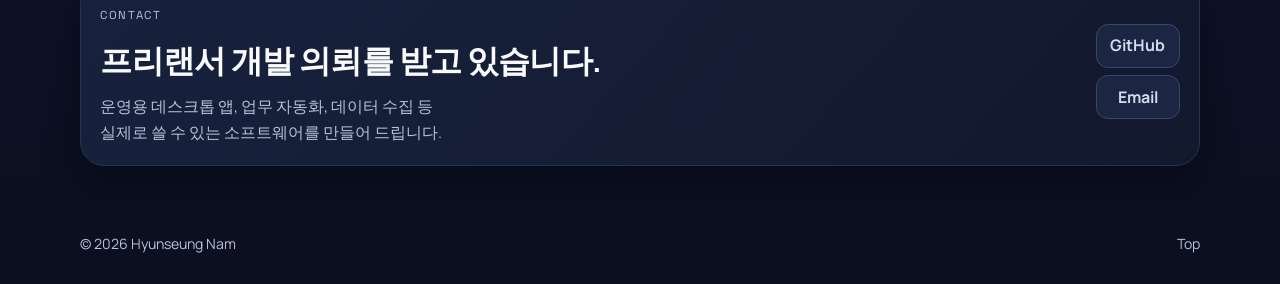
==== commit 2fbd5cfd: "Generalize data integrity principle description Co-Authored-By: Claude Sonnet 4.6 <noreply@anthropic" ====
--- a/index.html
+++ b/index.html
@@ -117,7 +117,7 @@
           <div class="principles-grid">
             <article class="reveal">
               <h3>정합성</h3>
-              <p>적립·차감 내역이 잔액과 어긋나지 않도록, 데이터 흐름의 일관성을 먼저 설계합니다.</p>
+              <p>데이터가 의도한 대로 유지되도록, 흐름의 일관성을 먼저 설계합니다.</p>
             </article>
             <article class="reveal">
               <h3>운영자 편함</h3>
--- a/styles.css
+++ b/styles.css
@@ -238,17 +238,18 @@
   font-weight: 700;
   font-size: 0.9rem;
   line-height: 1;
+  overflow: hidden;
   transition: transform 0.18s ease, box-shadow 0.2s ease, background 0.2s ease, border-color 0.2s ease, color 0.2s ease;
 }
 
 .btn-solid {
-  background: linear-gradient(120deg, var(--cta-start) 0%, var(--cta-end) 100%);
+  background: #7c5cff;
   color: #ffffff;
   box-shadow: 0 12px 30px rgba(124, 92, 255, 0.34);
 }
 
 .btn-solid:hover {
-  background: linear-gradient(120deg, var(--cta-hover-start) 0%, var(--cta-hover-end) 100%);
+  background: #6e4dff;
 }
 
 .btn-solid:active {
@@ -827,7 +828,7 @@
 }
 
 .filter-btn.active {
-  background: linear-gradient(120deg, var(--cta-start), var(--cta-end));
+  background: #7c5cff;
   border-color: transparent;
   color: #fff;
 }
@@ -904,6 +905,10 @@
   gap: 1.5rem;
   box-shadow: 0 22px 34px rgba(4, 7, 18, 0.48);
   box-shadow: 0 26px 44px rgba(4, 7, 18, 0.5), inset 0 1px 0 rgba(248, 250, 252, 0.06);
+}
+
+.teaser-inner .btn {
+  flex-shrink: 0;
 }
 
 .teaser-inner p {
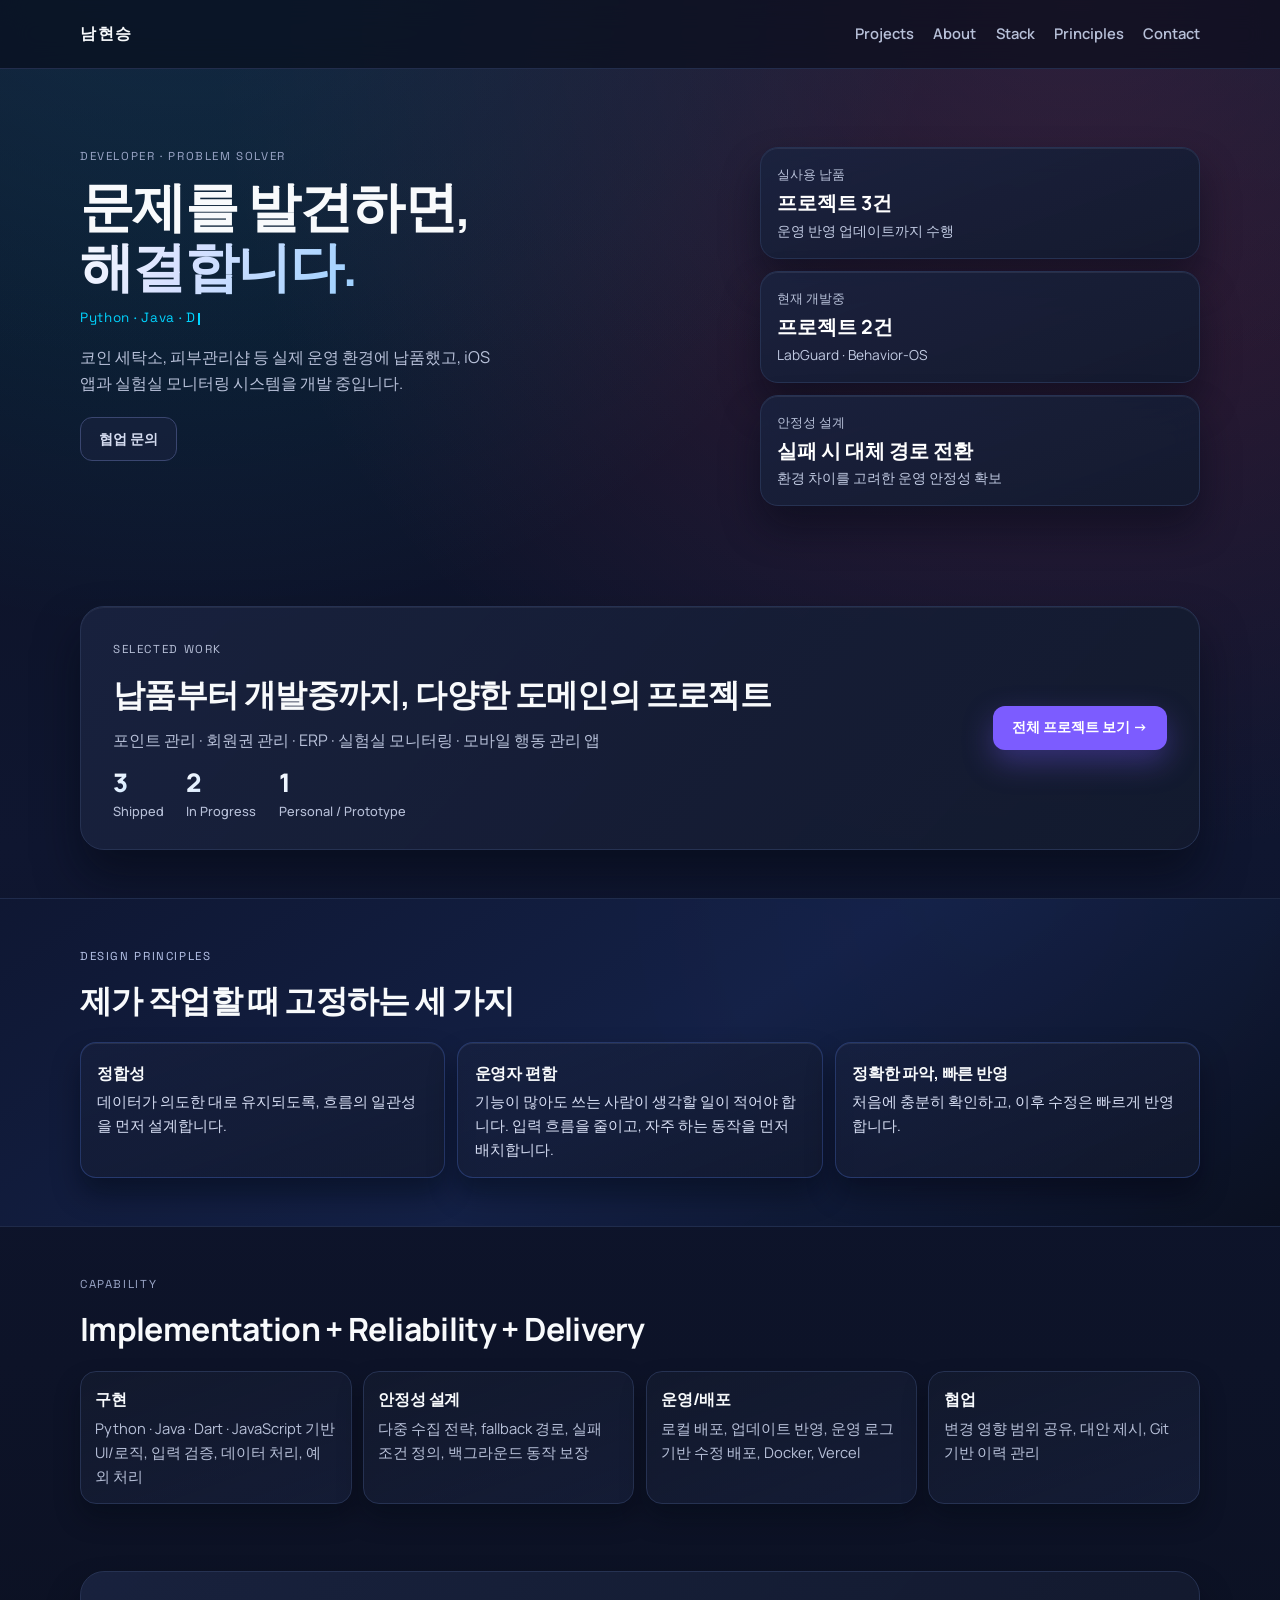
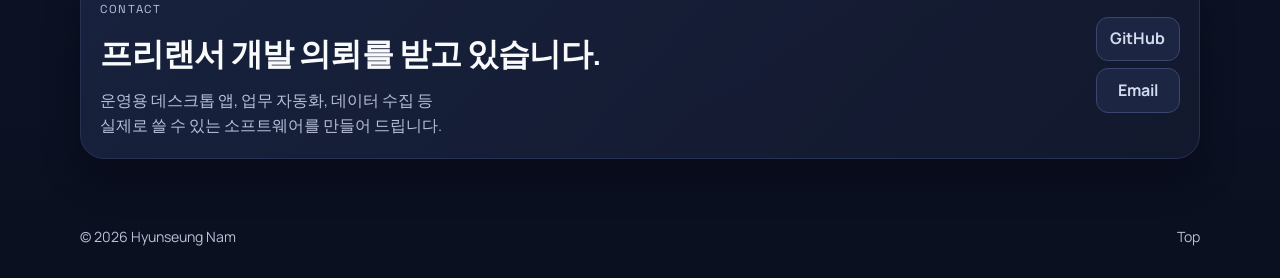
==== commit 93d56379: "style: 포트폴리오 소개 문구 담백하게 수정 - 슬로건 및 hero 설명을 사실 중심으로 간결하게 정리 - Behavior-OS 개발 중 상태 명확히 반영 - README 소개" ====
--- a/index.html
+++ b/index.html
@@ -6,7 +6,7 @@
     <title>Hyeonseung-Nam Portfolio</title>
     <meta
       name="description"
-      content="실사용 시스템 납품 경험을 바탕으로 안정성, 운영성, 유지보수성을 설계하는 백엔드/자동화 개발자 포트폴리오"
+      content="납품 경험을 가진 개발자 남현승의 포트폴리오"
     />
     <link rel="preconnect" href="https://fonts.googleapis.com" />
     <link rel="preconnect" href="https://fonts.gstatic.com" crossorigin />
@@ -44,16 +44,15 @@
       <section class="hero">
         <div class="container hero-layout">
           <div class="hero-copy reveal">
-            <p class="kicker">SHIPPED SYSTEMS · OPERATIONS-FIRST DESIGN</p>
+            <p class="kicker">DEVELOPER · PROBLEM SOLVER</p>
             <h1>
               문제를 발견하면,<br>
-              <span>구조와 코드로 해결합니다.</span>
+              <span>해결합니다.</span>
             </h1>
             <p class="hero-techline" id="techline" aria-live="polite"></p>
             <p class="hero-desc">
-              코인 세탁소 포인트 관리, 피부관리샵 회원권 관리 시스템, PC 사양 수집 도구를 직접 납품했고,
-              현재 ERP 프로토타입·실험실 모니터링·행동 관리 앱 등
-              다양한 시스템을 설계·개발하고 있습니다.
+              코인 세탁소, 피부관리샵 등 실제 운영 환경에 납품했고,
+              iOS 앱과 실험실 모니터링 시스템을 개발 중입니다.
             </p>
             <div class="hero-actions">
               <a class="btn btn-ghost" href="#contact">협업 문의</a>
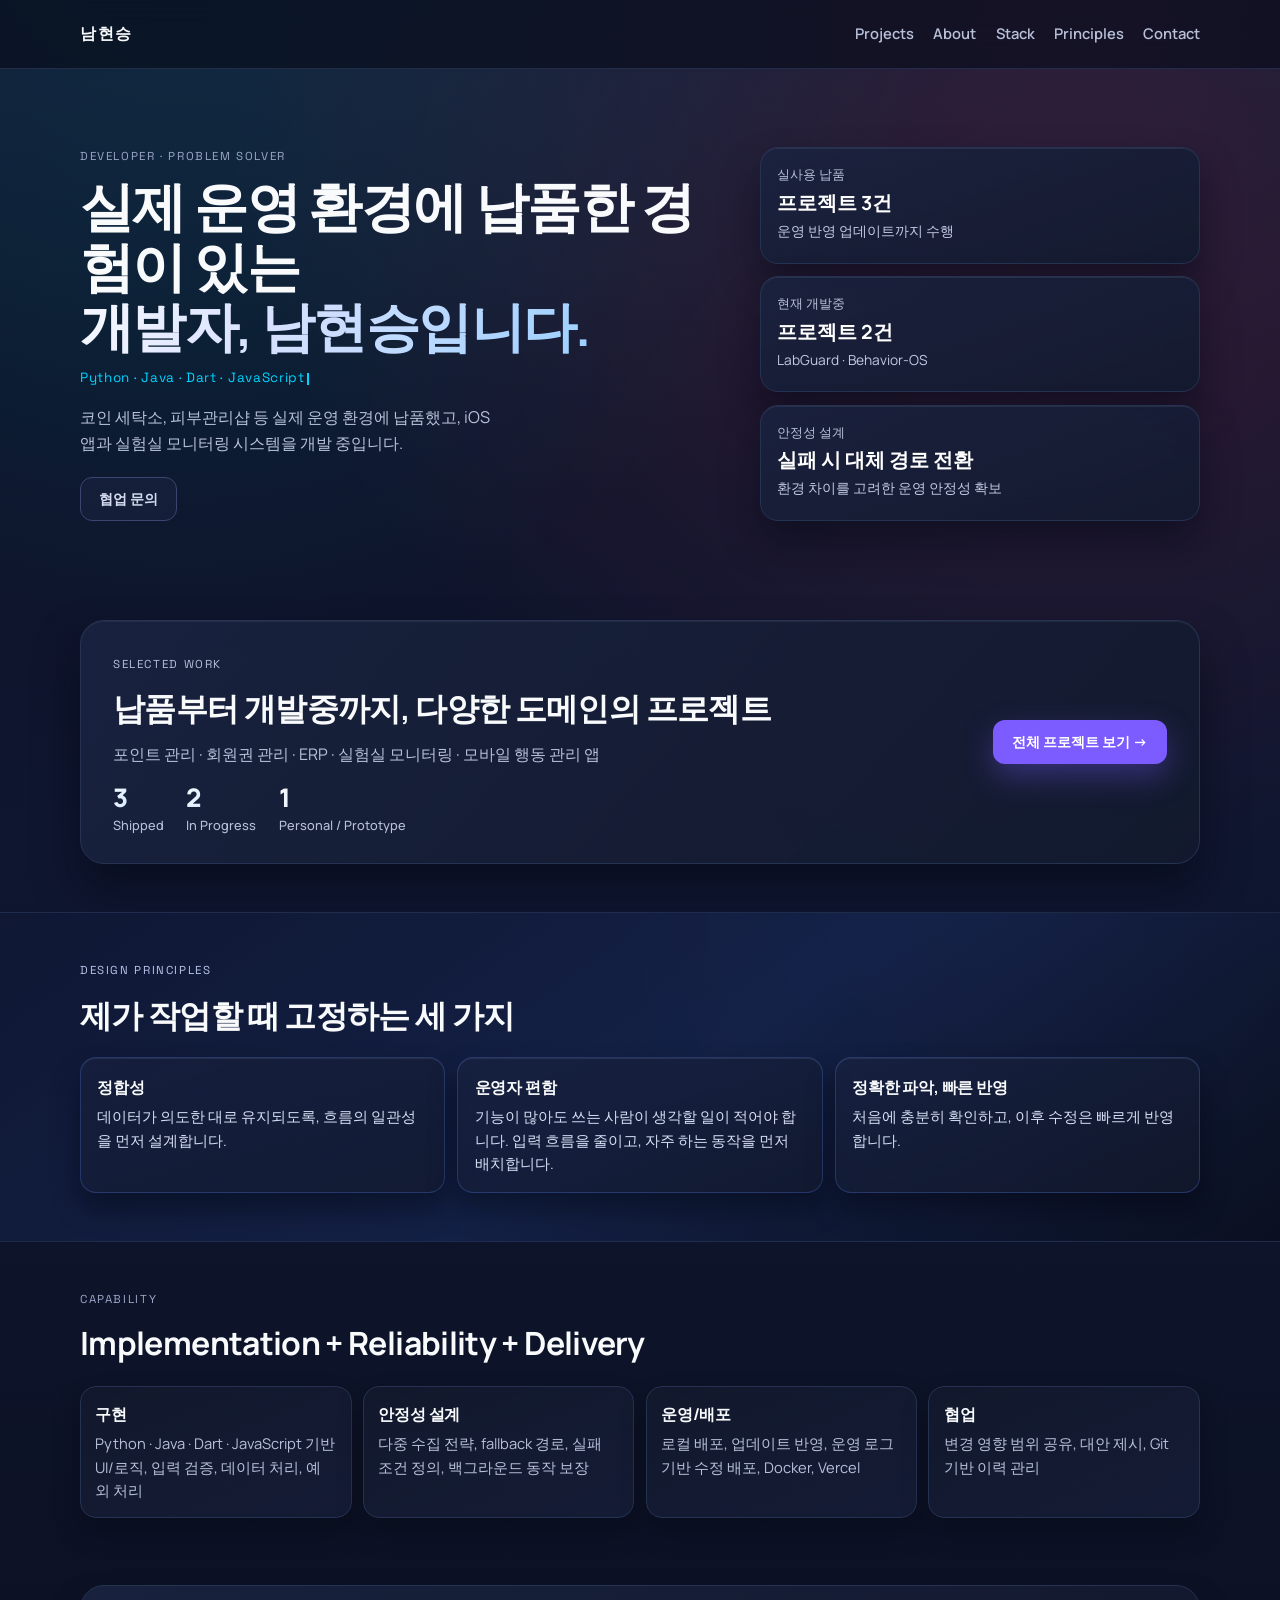
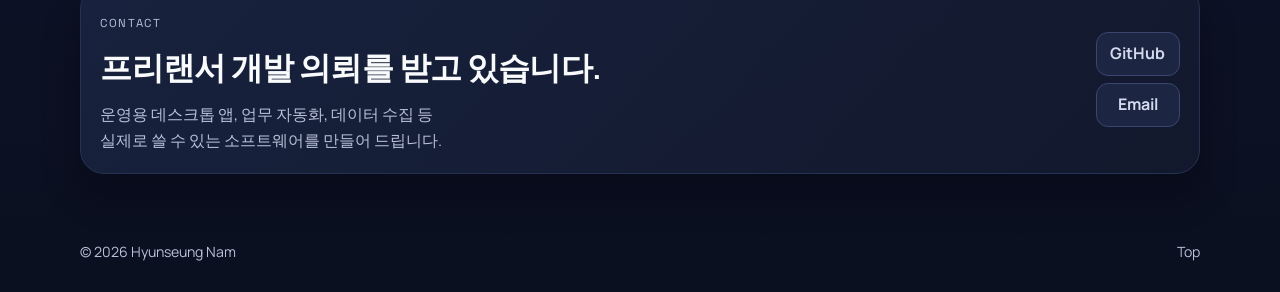
==== commit 871f2db1: "style: 소개 문구 및 앱 설명 사용자 친화적으로 수정 - h1 슬로건 → 직접 소개 방식으로 변경 - T-30분 등 기술 용어 일반 언어로 대체 - 이미지 캡션 친화적으로 수" ====
--- a/index.html
+++ b/index.html
@@ -46,8 +46,8 @@
           <div class="hero-copy reveal">
             <p class="kicker">DEVELOPER · PROBLEM SOLVER</p>
             <h1>
-              문제를 발견하면,<br>
-              <span>해결합니다.</span>
+              실제 운영 환경에 납품한 경험이 있는<br>
+              <span>개발자, 남현승입니다.</span>
             </h1>
             <p class="hero-techline" id="techline" aria-live="polite"></p>
             <p class="hero-desc">
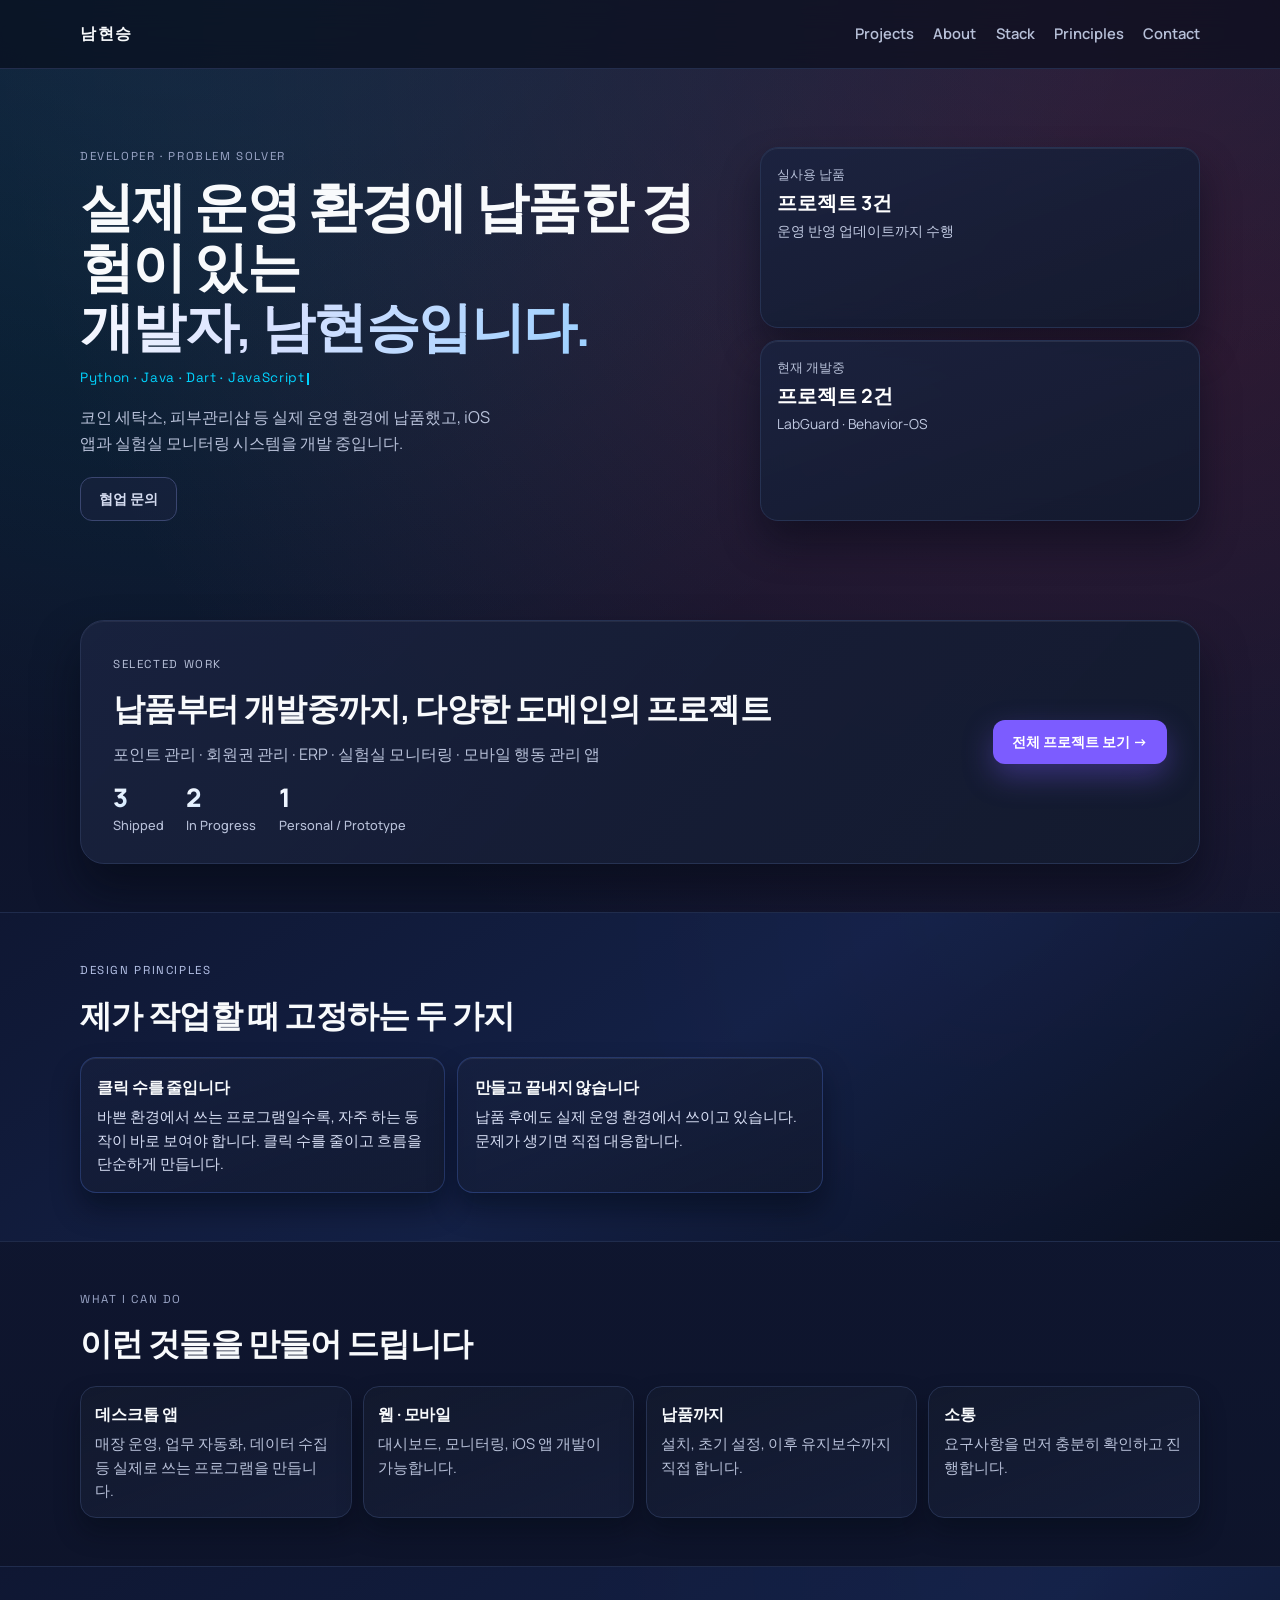
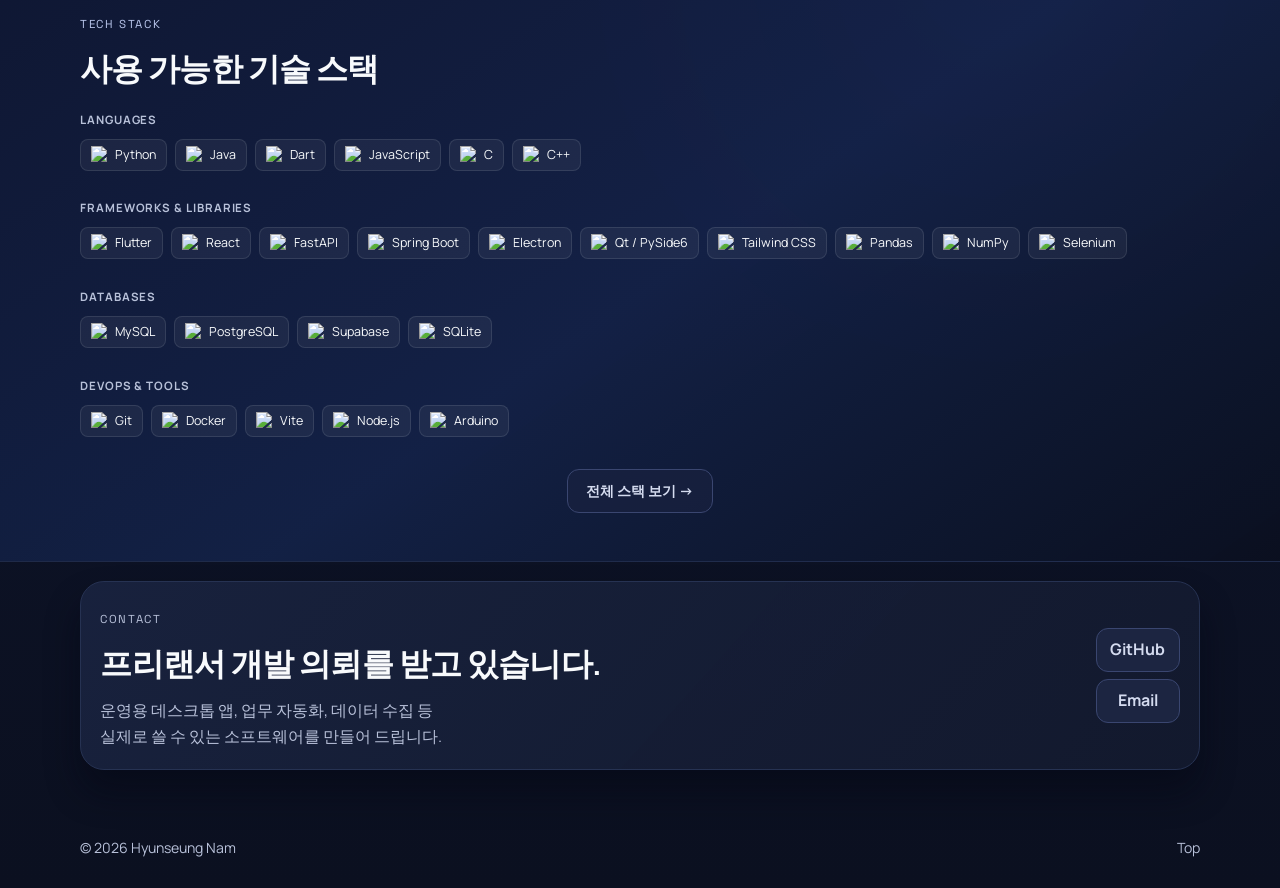
==== commit e625bab4: "Revamp principles, capability, and add tech stack icon section - Principles: replace 3 items with 2 " ====
--- a/index.html
+++ b/index.html
@@ -1,4 +1,4 @@
-<!doctype html>
+<!doctype html> 
 <html lang="ko">
   <head>
     <meta charset="UTF-8" />
@@ -70,11 +70,6 @@
               <strong>프로젝트 2건</strong>
               <span>LabGuard · Behavior-OS</span>
             </article>
-            <article class="metric-card delay-3">
-              <p>안정성 설계</p>
-              <strong>실패 시 대체 경로 전환</strong>
-              <span>환경 차이를 고려한 운영 안정성 확보</span>
-            </article>
           </aside>
         </div>
       </section>
@@ -110,21 +105,17 @@
         <div class="container">
           <div class="section-head reveal">
             <p class="kicker">DESIGN PRINCIPLES</p>
-            <h2>제가 작업할 때 고정하는 세 가지</h2>
+            <h2>제가 작업할 때 고정하는 두 가지</h2>
           </div>
 
           <div class="principles-grid">
             <article class="reveal">
-              <h3>정합성</h3>
-              <p>데이터가 의도한 대로 유지되도록, 흐름의 일관성을 먼저 설계합니다.</p>
-            </article>
-            <article class="reveal">
-              <h3>운영자 편함</h3>
-              <p>기능이 많아도 쓰는 사람이 생각할 일이 적어야 합니다. 입력 흐름을 줄이고, 자주 하는 동작을 먼저 배치합니다.</p>
-            </article>
-            <article class="reveal">
-              <h3>정확한 파악, 빠른 반영</h3>
-              <p>처음에 충분히 확인하고, 이후 수정은 빠르게 반영합니다.</p>
+              <h3>클릭 수를 줄입니다</h3>
+              <p>바쁜 환경에서 쓰는 프로그램일수록, 자주 하는 동작이 바로 보여야 합니다. 클릭 수를 줄이고 흐름을 단순하게 만듭니다.</p>
+            </article>
+            <article class="reveal">
+              <h3>만들고 끝내지 않습니다</h3>
+              <p>납품 후에도 실제 운영 환경에서 쓰이고 있습니다. 문제가 생기면 직접 대응합니다.</p>
             </article>
           </div>
         </div>
@@ -133,27 +124,96 @@
       <section class="section" id="stack">
         <div class="container">
           <div class="section-head reveal">
-            <p class="kicker">CAPABILITY</p>
-            <h2>Implementation + Reliability + Delivery</h2>
+            <p class="kicker">WHAT I CAN DO</p>
+            <h2>이런 것들을 만들어 드립니다</h2>
           </div>
 
           <div class="stack-grid">
             <article class="reveal">
-              <h3>구현</h3>
-              <p>Python · Java · Dart · JavaScript 기반 UI/로직, 입력 검증, 데이터 처리, 예외 처리</p>
-            </article>
-            <article class="reveal">
-              <h3>안정성 설계</h3>
-              <p>다중 수집 전략, fallback 경로, 실패 조건 정의, 백그라운드 동작 보장</p>
-            </article>
-            <article class="reveal">
-              <h3>운영/배포</h3>
-              <p>로컬 배포, 업데이트 반영, 운영 로그 기반 수정 배포, Docker, Vercel</p>
-            </article>
-            <article class="reveal">
-              <h3>협업</h3>
-              <p>변경 영향 범위 공유, 대안 제시, Git 기반 이력 관리</p>
-            </article>
+              <h3>데스크톱 앱</h3>
+              <p>매장 운영, 업무 자동화, 데이터 수집 등 실제로 쓰는 프로그램을 만듭니다.</p>
+            </article>
+            <article class="reveal">
+              <h3>웹 · 모바일</h3>
+              <p>대시보드, 모니터링, iOS 앱 개발이 가능합니다.</p>
+            </article>
+            <article class="reveal">
+              <h3>납품까지</h3>
+              <p>설치, 초기 설정, 이후 유지보수까지 직접 합니다.</p>
+            </article>
+            <article class="reveal">
+              <h3>소통</h3>
+              <p>요구사항을 먼저 충분히 확인하고 진행합니다.</p>
+            </article>
+          </div>
+        </div>
+      </section>
+
+      <section class="section dark" id="tech-stack">
+        <div class="container">
+          <div class="section-head reveal">
+            <p class="kicker">TECH STACK</p>
+            <h2>사용 가능한 기술 스택</h2>
+          </div>
+
+          <style>
+            .home-stack { display: flex; flex-direction: column; gap: 1.8rem; }
+            .home-stack-cat > p { font-size: 0.72rem; font-weight: 700; letter-spacing: 0.08em; color: var(--text-secondary); margin-bottom: 0.6rem; text-transform: uppercase; }
+            .home-stack-badges { display: flex; flex-wrap: wrap; gap: 0.5rem; }
+            .home-stack-badge { display: inline-flex; align-items: center; gap: 6px; background: rgba(255,255,255,0.05); border: 1px solid rgba(255,255,255,0.1); border-radius: 8px; padding: 5px 10px; font-size: 0.78rem; color: var(--text-primary); }
+            .home-stack-badge img { width: 18px; height: 18px; object-fit: contain; }
+          </style>
+
+          <div class="home-stack reveal">
+            <div class="home-stack-cat">
+              <p>Languages</p>
+              <div class="home-stack-badges">
+                <span class="home-stack-badge"><img src="https://raw.githubusercontent.com/devicons/devicon/master/icons/python/python-original.svg" alt="Python" />Python</span>
+                <span class="home-stack-badge"><img src="https://raw.githubusercontent.com/devicons/devicon/master/icons/java/java-original.svg" alt="Java" />Java</span>
+                <span class="home-stack-badge"><img src="https://raw.githubusercontent.com/devicons/devicon/master/icons/dart/dart-original.svg" alt="Dart" />Dart</span>
+                <span class="home-stack-badge"><img src="https://raw.githubusercontent.com/devicons/devicon/master/icons/javascript/javascript-original.svg" alt="JavaScript" />JavaScript</span>
+                <span class="home-stack-badge"><img src="https://raw.githubusercontent.com/devicons/devicon/master/icons/c/c-original.svg" alt="C" />C</span>
+                <span class="home-stack-badge"><img src="https://raw.githubusercontent.com/devicons/devicon/master/icons/cplusplus/cplusplus-original.svg" alt="C++" />C++</span>
+              </div>
+            </div>
+            <div class="home-stack-cat">
+              <p>Frameworks &amp; Libraries</p>
+              <div class="home-stack-badges">
+                <span class="home-stack-badge"><img src="https://raw.githubusercontent.com/devicons/devicon/master/icons/flutter/flutter-original.svg" alt="Flutter" />Flutter</span>
+                <span class="home-stack-badge"><img src="https://raw.githubusercontent.com/devicons/devicon/master/icons/react/react-original.svg" alt="React" />React</span>
+                <span class="home-stack-badge"><img src="https://raw.githubusercontent.com/devicons/devicon/master/icons/fastapi/fastapi-original.svg" alt="FastAPI" />FastAPI</span>
+                <span class="home-stack-badge"><img src="https://raw.githubusercontent.com/devicons/devicon/master/icons/spring/spring-original.svg" alt="Spring Boot" />Spring Boot</span>
+                <span class="home-stack-badge"><img src="https://raw.githubusercontent.com/devicons/devicon/master/icons/electron/electron-original.svg" alt="Electron" />Electron</span>
+                <span class="home-stack-badge"><img src="https://raw.githubusercontent.com/devicons/devicon/master/icons/qt/qt-original.svg" alt="Qt/PySide6" />Qt / PySide6</span>
+                <span class="home-stack-badge"><img src="https://raw.githubusercontent.com/devicons/devicon/master/icons/tailwindcss/tailwindcss-original.svg" alt="Tailwind CSS" />Tailwind CSS</span>
+                <span class="home-stack-badge"><img src="https://raw.githubusercontent.com/devicons/devicon/master/icons/pandas/pandas-original.svg" alt="Pandas" />Pandas</span>
+                <span class="home-stack-badge"><img src="https://raw.githubusercontent.com/devicons/devicon/master/icons/numpy/numpy-original.svg" alt="NumPy" />NumPy</span>
+                <span class="home-stack-badge"><img src="https://raw.githubusercontent.com/devicons/devicon/master/icons/selenium/selenium-original.svg" alt="Selenium" />Selenium</span>
+              </div>
+            </div>
+            <div class="home-stack-cat">
+              <p>Databases</p>
+              <div class="home-stack-badges">
+                <span class="home-stack-badge"><img src="https://raw.githubusercontent.com/devicons/devicon/master/icons/mysql/mysql-original.svg" alt="MySQL" />MySQL</span>
+                <span class="home-stack-badge"><img src="https://raw.githubusercontent.com/devicons/devicon/master/icons/postgresql/postgresql-original.svg" alt="PostgreSQL" />PostgreSQL</span>
+                <span class="home-stack-badge"><img src="https://raw.githubusercontent.com/devicons/devicon/master/icons/supabase/supabase-original.svg" alt="Supabase" />Supabase</span>
+                <span class="home-stack-badge"><img src="https://raw.githubusercontent.com/devicons/devicon/master/icons/sqlite/sqlite-original.svg" alt="SQLite" />SQLite</span>
+              </div>
+            </div>
+            <div class="home-stack-cat">
+              <p>DevOps &amp; Tools</p>
+              <div class="home-stack-badges">
+                <span class="home-stack-badge"><img src="https://raw.githubusercontent.com/devicons/devicon/master/icons/git/git-original.svg" alt="Git" />Git</span>
+                <span class="home-stack-badge"><img src="https://raw.githubusercontent.com/devicons/devicon/master/icons/docker/docker-original.svg" alt="Docker" />Docker</span>
+                <span class="home-stack-badge"><img src="https://raw.githubusercontent.com/devicons/devicon/master/icons/vitejs/vitejs-original.svg" alt="Vite" />Vite</span>
+                <span class="home-stack-badge"><img src="https://raw.githubusercontent.com/devicons/devicon/master/icons/nodejs/nodejs-original.svg" alt="Node.js" />Node.js</span>
+                <span class="home-stack-badge"><img src="https://raw.githubusercontent.com/devicons/devicon/master/icons/arduino/arduino-original.svg" alt="Arduino" />Arduino</span>
+              </div>
+            </div>
+          </div>
+
+          <div style="text-align: center; margin-top: 2rem;" class="reveal">
+            <a class="btn btn-ghost" href="stack.html">전체 스택 보기 →</a>
           </div>
         </div>
       </section>
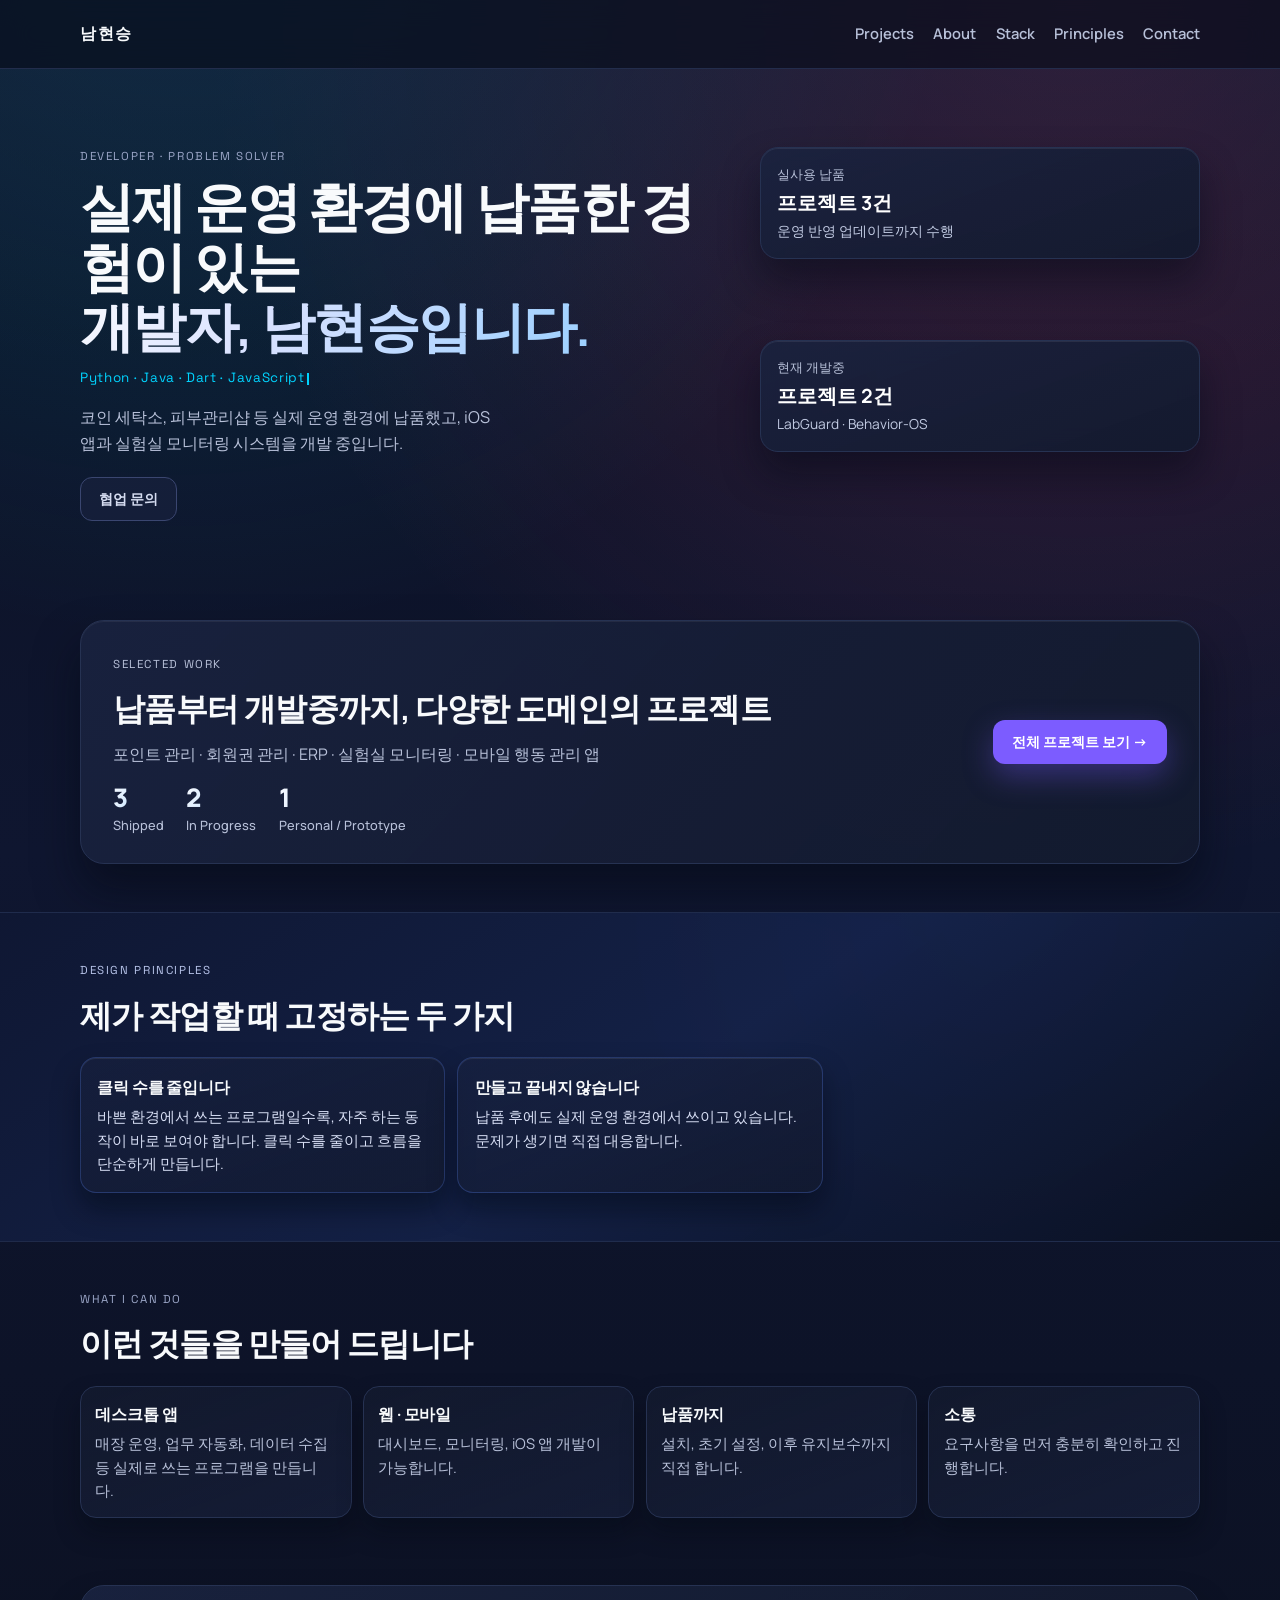
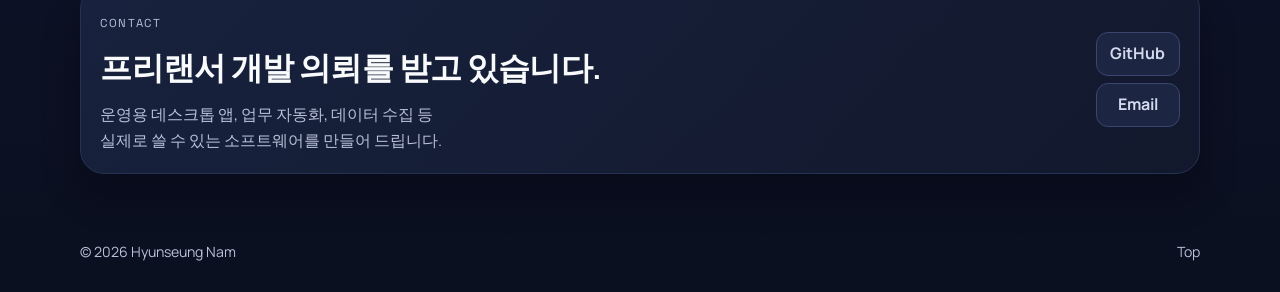
==== commit 58859ae5: "style: 메인 페이지 tech stack 섹션 제거 및 metric card 높이 정렬 수정 Co-Authored-By: Claude Sonnet 4.6 <noreply@ant" ====
--- a/index.html
+++ b/index.html
@@ -149,75 +149,6 @@
         </div>
       </section>
 
-      <section class="section dark" id="tech-stack">
-        <div class="container">
-          <div class="section-head reveal">
-            <p class="kicker">TECH STACK</p>
-            <h2>사용 가능한 기술 스택</h2>
-          </div>
-
-          <style>
-            .home-stack { display: flex; flex-direction: column; gap: 1.8rem; }
-            .home-stack-cat > p { font-size: 0.72rem; font-weight: 700; letter-spacing: 0.08em; color: var(--text-secondary); margin-bottom: 0.6rem; text-transform: uppercase; }
-            .home-stack-badges { display: flex; flex-wrap: wrap; gap: 0.5rem; }
-            .home-stack-badge { display: inline-flex; align-items: center; gap: 6px; background: rgba(255,255,255,0.05); border: 1px solid rgba(255,255,255,0.1); border-radius: 8px; padding: 5px 10px; font-size: 0.78rem; color: var(--text-primary); }
-            .home-stack-badge img { width: 18px; height: 18px; object-fit: contain; }
-          </style>
-
-          <div class="home-stack reveal">
-            <div class="home-stack-cat">
-              <p>Languages</p>
-              <div class="home-stack-badges">
-                <span class="home-stack-badge"><img src="https://raw.githubusercontent.com/devicons/devicon/master/icons/python/python-original.svg" alt="Python" />Python</span>
-                <span class="home-stack-badge"><img src="https://raw.githubusercontent.com/devicons/devicon/master/icons/java/java-original.svg" alt="Java" />Java</span>
-                <span class="home-stack-badge"><img src="https://raw.githubusercontent.com/devicons/devicon/master/icons/dart/dart-original.svg" alt="Dart" />Dart</span>
-                <span class="home-stack-badge"><img src="https://raw.githubusercontent.com/devicons/devicon/master/icons/javascript/javascript-original.svg" alt="JavaScript" />JavaScript</span>
-                <span class="home-stack-badge"><img src="https://raw.githubusercontent.com/devicons/devicon/master/icons/c/c-original.svg" alt="C" />C</span>
-                <span class="home-stack-badge"><img src="https://raw.githubusercontent.com/devicons/devicon/master/icons/cplusplus/cplusplus-original.svg" alt="C++" />C++</span>
-              </div>
-            </div>
-            <div class="home-stack-cat">
-              <p>Frameworks &amp; Libraries</p>
-              <div class="home-stack-badges">
-                <span class="home-stack-badge"><img src="https://raw.githubusercontent.com/devicons/devicon/master/icons/flutter/flutter-original.svg" alt="Flutter" />Flutter</span>
-                <span class="home-stack-badge"><img src="https://raw.githubusercontent.com/devicons/devicon/master/icons/react/react-original.svg" alt="React" />React</span>
-                <span class="home-stack-badge"><img src="https://raw.githubusercontent.com/devicons/devicon/master/icons/fastapi/fastapi-original.svg" alt="FastAPI" />FastAPI</span>
-                <span class="home-stack-badge"><img src="https://raw.githubusercontent.com/devicons/devicon/master/icons/spring/spring-original.svg" alt="Spring Boot" />Spring Boot</span>
-                <span class="home-stack-badge"><img src="https://raw.githubusercontent.com/devicons/devicon/master/icons/electron/electron-original.svg" alt="Electron" />Electron</span>
-                <span class="home-stack-badge"><img src="https://raw.githubusercontent.com/devicons/devicon/master/icons/qt/qt-original.svg" alt="Qt/PySide6" />Qt / PySide6</span>
-                <span class="home-stack-badge"><img src="https://raw.githubusercontent.com/devicons/devicon/master/icons/tailwindcss/tailwindcss-original.svg" alt="Tailwind CSS" />Tailwind CSS</span>
-                <span class="home-stack-badge"><img src="https://raw.githubusercontent.com/devicons/devicon/master/icons/pandas/pandas-original.svg" alt="Pandas" />Pandas</span>
-                <span class="home-stack-badge"><img src="https://raw.githubusercontent.com/devicons/devicon/master/icons/numpy/numpy-original.svg" alt="NumPy" />NumPy</span>
-                <span class="home-stack-badge"><img src="https://raw.githubusercontent.com/devicons/devicon/master/icons/selenium/selenium-original.svg" alt="Selenium" />Selenium</span>
-              </div>
-            </div>
-            <div class="home-stack-cat">
-              <p>Databases</p>
-              <div class="home-stack-badges">
-                <span class="home-stack-badge"><img src="https://raw.githubusercontent.com/devicons/devicon/master/icons/mysql/mysql-original.svg" alt="MySQL" />MySQL</span>
-                <span class="home-stack-badge"><img src="https://raw.githubusercontent.com/devicons/devicon/master/icons/postgresql/postgresql-original.svg" alt="PostgreSQL" />PostgreSQL</span>
-                <span class="home-stack-badge"><img src="https://raw.githubusercontent.com/devicons/devicon/master/icons/supabase/supabase-original.svg" alt="Supabase" />Supabase</span>
-                <span class="home-stack-badge"><img src="https://raw.githubusercontent.com/devicons/devicon/master/icons/sqlite/sqlite-original.svg" alt="SQLite" />SQLite</span>
-              </div>
-            </div>
-            <div class="home-stack-cat">
-              <p>DevOps &amp; Tools</p>
-              <div class="home-stack-badges">
-                <span class="home-stack-badge"><img src="https://raw.githubusercontent.com/devicons/devicon/master/icons/git/git-original.svg" alt="Git" />Git</span>
-                <span class="home-stack-badge"><img src="https://raw.githubusercontent.com/devicons/devicon/master/icons/docker/docker-original.svg" alt="Docker" />Docker</span>
-                <span class="home-stack-badge"><img src="https://raw.githubusercontent.com/devicons/devicon/master/icons/vitejs/vitejs-original.svg" alt="Vite" />Vite</span>
-                <span class="home-stack-badge"><img src="https://raw.githubusercontent.com/devicons/devicon/master/icons/nodejs/nodejs-original.svg" alt="Node.js" />Node.js</span>
-                <span class="home-stack-badge"><img src="https://raw.githubusercontent.com/devicons/devicon/master/icons/arduino/arduino-original.svg" alt="Arduino" />Arduino</span>
-              </div>
-            </div>
-          </div>
-
-          <div style="text-align: center; margin-top: 2rem;" class="reveal">
-            <a class="btn btn-ghost" href="stack.html">전체 스택 보기 →</a>
-          </div>
-        </div>
-      </section>
-
       <section class="section contact" id="contact">
         <div class="container contact-inner reveal">
           <div>
--- a/styles.css
+++ b/styles.css
@@ -282,6 +282,7 @@
 .hero-metrics {
   display: grid;
   gap: 0.76rem;
+  align-items: start;
 }
 
 .metric-card {
